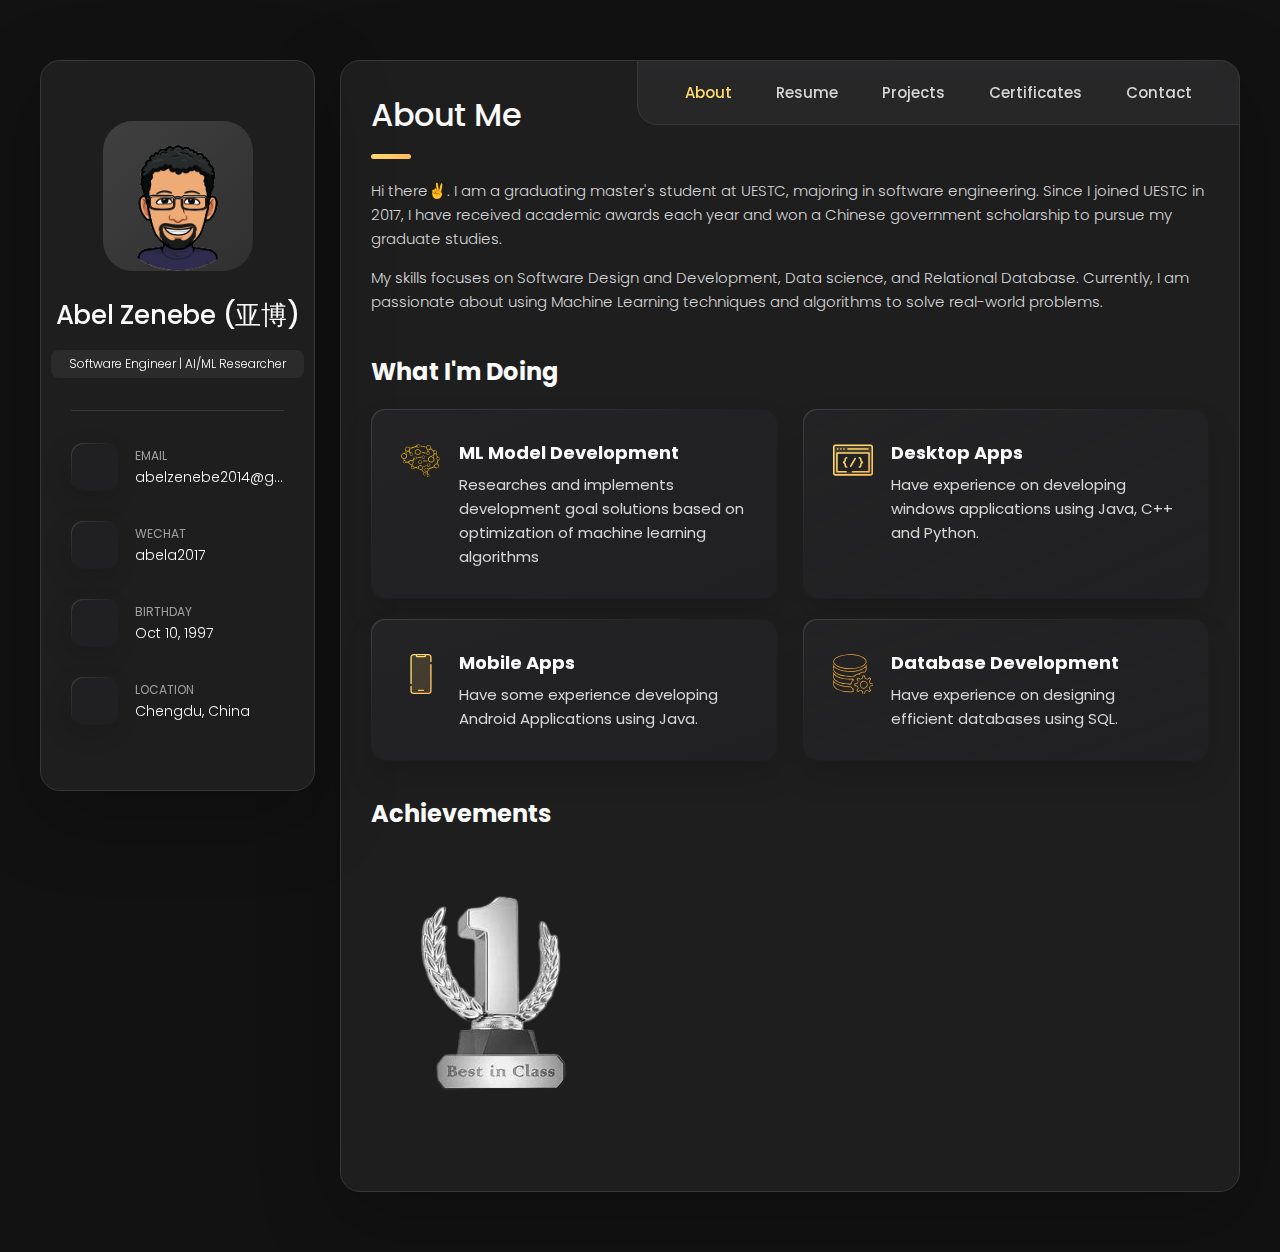
==== index.html @ c587a046 "Added new projects" ====
<!DOCTYPE html>
<html lang="en">

<head>
  <meta charset="UTF-8">
  <meta http-equiv="X-UA-Compatible" content="IE=edge">
  <meta name="viewport" content="width=device-width, initial-scale=1.0">
  <meta http-equiv="Cache-Control" content="no-cache, no-store, must-revalidate" />
  <meta http-equiv="Pragma" content="no-cache" />
  <meta http-equiv="Expires" content="0" />
  <title>Abel Zenebe - Personal Portfolio</title>

  <!--
    - favicon
  -->
  <link rel="shortcut icon" href="./assets/images/abel-2.png" type="image/x-icon">

  <!--
    - custom css link
  -->
  <link rel="stylesheet" href="./assets/css/style.css">

  <!--
    - google font link
  -->
  <link rel="preconnect" href="https://fonts.googleapis.com">
  <link rel="preconnect" href="https://fonts.gstatic.com" crossorigin>
  <link href="https://fonts.googleapis.com/css2?family=Poppins:wght@300;400;500;600&display=swap" rel="stylesheet">
</head>

<body>

  <!--
    - #MAIN
  -->

  <main>

    <!--
      - #SIDEBAR
    -->

    <aside class="sidebar" data-sidebar>

      <div class="sidebar-info">

        <figure class="avatar-box">
          <img src="./assets/images/abel-2.png" alt="Abel Zenebe" width="80">
        </figure>

        <div class="info-content">
          <h1 class="name" title="Abel Zenebe">Abel Zenebe (亚博)</h1>

          <p class="title">Software Engineer | AI/ML Researcher</p>
        </div>

        <button class="info_more-btn" data-sidebar-btn>
          <span>Show Contacts</span>

          <ion-icon name="chevron-down"></ion-icon>
        </button>

      </div>

      <div class="sidebar-info_more">

        <div class="separator"></div>

        <ul class="contacts-list">

          <li class="contact-item">

            <div class="icon-box">
              <ion-icon name="mail-outline"></ion-icon>
            </div>

            <div class="contact-info">
              <p class="contact-title">Email</p>

              <a href="mailto:abelzenebe2014@gmail.com" class="contact-link">abelzenebe2014@gmail.com</a>
            </div>

          </li>

          <li class="contact-item">

            <div class="icon-box">
              <ion-icon name="logo-wechat"></ion-icon>
            </div>

            <div class="contact-info">
              <p class="contact-title">Wechat</p>

              <a class="contact-link">abela2017</a>
            </div>

          </li>

          <li class="contact-item">

            <div class="icon-box">
              <ion-icon name="calendar-outline"></ion-icon>
            </div>

            <div class="contact-info">
              <p class="contact-title">Birthday</p>

              <time datetime="1997-10-10">Oct 10, 1997</time>
            </div>

          </li>

          <li class="contact-item">

            <div class="icon-box">
              <ion-icon name="location-outline"></ion-icon>
            </div>

            <div class="contact-info">
              <p class="contact-title">Location</p>

              <address>Chengdu, China</address>
            </div>

          </li>

        </ul>

        <div class="separator"></div>

        <ul class="social-list">

          <li class="social-item">
            <a href="https://linkedin.com/in/abel-zenebe" class="social-link">
              <ion-icon name="logo-linkedin"></ion-icon>
            </a>
          </li>

          <li class="social-item">
            <a href="https://github.com/abelzy" class="social-link">
              <ion-icon name="logo-github"></ion-icon>
            </a>
          </li>

        
            </a>
          </li>

        </ul>

      </div>

    </aside>





    <!--
      - #main-content
    -->

    <div class="main-content">

      <!--
        - #NAVBAR
      -->

      <nav class="navbar">

        <ul class="navbar-list">

          <li class="navbar-item">
            <button class="navbar-link  active" data-nav-link>About</button>
          </li>

          <li class="navbar-item">
            <button class="navbar-link" data-nav-link>Resume</button>
          </li>

          <li class="navbar-item">
            <button class="navbar-link" data-nav-link>Projects</button>
          </li>

          <li class="navbar-item">
            <button class="navbar-link" data-nav-link>Certificates</button>
          </li>

          <li class="navbar-item">
            <button class="navbar-link" data-nav-link>Contact</button>
          </li>

        </ul>

      </nav>





      <!--
        - #ABOUT
      -->

      <article class="about  active" data-page="about">

        <header>
          <h2 class="h2 article-title">About me</h2>
        </header>

        <section class="about-text">
          <p>
            Hi there✌. I am a graduating master's student at UESTC, majoring in software engineering. Since I 
            joined UESTC in 2017, I have received academic awards each year and won a Chinese 
            government scholarship to pursue my graduate studies.
          </p>
          <p>
            My skills focuses on Software Design and Development, Data science, and Relational Database.  Currently, I am passionate about using Machine Learning techniques and algorithms to solve real-world problems.
          </p>
        </section>


        <!--
          - service
        -->

        <section class="service">

          <h3 class="h3 service-title">What i'm doing</h3>

          <ul class="service-list">

            <li class="service-item">

              <div class="service-icon-box">
                <img src="./assets/images/ml_log.svg
                " alt="design icon" width="40">
              </div>

              <div class="service-content-box">
                <h4 class="h4 service-item-title">ML Model Development</h4>

                <p class="service-item-text">
                  Researches and implements development goal solutions based on optimization of machine learning algorithms 
                </p>
              </div>

            </li>

            <li class="service-item">

              <div class="service-icon-box">
                <img src="./assets/images/icon-dev.svg" alt="Web development icon" width="40">
              </div>

              <div class="service-content-box">
                <h4 class="h4 service-item-title">Desktop Apps</h4>

                <p class="service-item-text">
                  Have experience on developing windows applications using Java, C++ and Python.
                </p>
              </div>

            </li>

            <li class="service-item">

              <div class="service-icon-box">
                <img src="./assets/images/icon-app.svg" alt="mobile app icon" width="40">
              </div>

              <div class="service-content-box">
                <h4 class="h4 service-item-title">Mobile apps</h4>

                <p class="service-item-text">
                  Have some experience developing Android Applications using Java.
                </p>
              </div>

            </li>

            <li class="service-item">

              <div class="service-icon-box">
                <img src="./assets/images/db_logo.svg" alt="camera icon" width="40">
              </div>

              <div class="service-content-box">
                <h4 class="h4 service-item-title">Database Development</h4>

                <p class="service-item-text">
                  Have experience on designing efficient databases using SQL.
                </p>
              </div>

            </li>

          </ul>

        </section>


        <!--
          - testimonials
        -->

        <section class="testimonials" hidden>

          <h3 class="h3 testimonials-title">Testimonials</h3>

          <ul class="testimonials-list has-scrollbar">

            <li class="testimonials-item">
              <div class="content-card" data-testimonials-item>

                <figure class="testimonials-avatar-box">
                  <img src="./assets/images/abel-2.png" alt="abel" width="60" data-testimonials-avatar>
                </figure>

                <h4 class="h4 testimonials-item-title" data-testimonials-title>abel zenebe</h4>

                <div class="testimonials-text" data-testimonials-text>
                  <p>
                    Abel
                  </p>
                </div>

              </div>
            </li>

            <li class="testimonials-item">
              <div class="content-card" data-testimonials-item>

                <figure class="testimonials-avatar-box">
                  <img src="./assets/images/abel-2.png" alt="abel " width="60" data-testimonials-avatar>
                </figure>

                <h4 class="h4 testimonials-item-title" data-testimonials-title>abel zenebe</h4>

                <div class="testimonials-text" data-testimonials-text>
                  <p>
                    Abel
                  </p>
                </div>

              </div>
            </li>

            <li class="testimonials-item">
              <div class="content-card" data-testimonials-item>

                <figure class="testimonials-avatar-box">
                  <img src="./assets/images/abel-2.png" alt="abel" width="60" data-testimonials-avatar>
                </figure>

                <h4 class="h4 testimonials-item-title" data-testimonials-title>abel zenebe</h4>

                <div class="testimonials-text" data-testimonials-text>
                  <p>
                    Abel
                  </p>
                </div>

              </div>
            </li>

            <li class="testimonials-item">
              <div class="content-card" data-testimonials-item>

                <figure class="testimonials-avatar-box">
                  <img src="./assets/images/abel-2.png" alt="abel" width="60" data-testimonials-avatar>
                </figure>

                <h4 class="h4 testimonials-item-title" data-testimonials-title>abel zenebe</h4>

                <div class="testimonials-text" data-testimonials-text>
                  <p>
                    Abel
                  </p>
                </div>

              </div>
            </li>

          </ul>

        </section>


        <!--
          - testimonials modal
        -->

        <div class="modal-container" data-modal-container>

          <div class="overlay" data-overlay></div>

          <section class="testimonials-modal">

            <button class="modal-close-btn" data-modal-close-btn>
              <ion-icon name="close-outline"></ion-icon>
            </button>

            <div class="modal-img-wrapper">
              <figure class="modal-avatar-box">
                <img src="./assets/images/abel-2.png" alt="abel" width="80" data-modal-img>
              </figure>

              <img src="./assets/images/icon-quote.svg" alt="quote icon">
            </div>

            <div class="modal-content">

              <h4 class="h3 modal-title" data-modal-title>abel zenebe</h4>

              <time datetime="2021-06-14">14 June, 2021</time>

              <div data-modal-text>
                <p>
                  Abel
                </p>
              </div>

            </div>

          </section>

        </div>


        <!--
          - clients
        -->

        <section class="clients">

          <h3 class="h3 clients-title">Achievements</h3>

          <ul class="clients-list has-scrollbar">

            <li class="clients-item" title="Awarded First rank Academic Achievement for three consecutive years during my undergraduate years">
              <a href="#">
                <img src="./assets/images/logo-7-color.png" alt="client logo">
              </a>
            </li>
<!-- 
            <li class="clients-item">
              <a href="#">
                <img src="./assets/images/logo-2-color.png" alt="client logo">
              </a>
            </li>

            <li class="clients-item">
              <a href="#">
                <img src="./assets/images/logo-3-color.png" alt="client logo">
              </a>
            </li>

            <li class="clients-item">
              <a href="#">
                <img src="./assets/images/logo-4-color.png" alt="client logo">
              </a>
            </li>

            <li class="clients-item">
              <a href="#">
                <img src="./assets/images/logo-5-color.png" alt="client logo">
              </a>
            </li>

            <li class="clients-item">
              <a href="#">
                <img src="./assets/images/logo-6-color.png" alt="client logo">
              </a>
            </li> -->

          </ul>

        </section>

      </article>





      <!--
        - #RESUME
      -->

      <article class="resume" data-page="resume">

        <header>
          <h2 class="h2 article-title">Resume</h2>
        </header>

        <section class="timeline">

          <div class="title-wrapper">
            <div class="icon-box">
              <ion-icon name="book-outline"></ion-icon>
            </div>

            <h3 class="h3">Education</h3>
          </div>

          <ol class="timeline-list">

            <li class="timeline-item">

              <h4 class="h4 timeline-item-title">University Electronics of Science and Technology of China</h4>

              <span>2021 — Present</span>

              <p class="timeline-text">
                ▪  Major in Software Engineering with master's degree
              </p>
              <p class="timeline-text">
                ▪ Awarded Chinese Government Scholarship
              </p>
              <p class="timeline-text">
                ▪ Currently Studying: Deep learning, Pattern recognition and Software Design and Development
              </p>
              <p class="timeline-text">
                ▪ Expected to graduate July 2023
              </p>

            </li>

            <li class="timeline-item">

              <h4 class="h4 timeline-item-title">University Electronics of Science and Technology of China</h4>

              <span>2017 — 2021</span>

              <p class="timeline-text">
                ▪  Major in Software Engineering with bachelor's degree
              </p>
              <p class="timeline-text">
                ▪ Top 5% Student (3.97 CGPA)
              </p>
              <p class="timeline-text">
                ▪ Received Ethiopian Government Scholarship

              </p>
              <p class="timeline-text">
                ▪ Thesis Title: Design and Implementation of  Recommendation System for Chengdu Restaurants and Dishes.
              </p>

            </li>

            <!-- <li class="timeline-item">

              <h4 class="h4 timeline-item-title">High school of art and design</h4>

              <span>2002 — 2004</span>

              <p class="timeline-text">
                Duis aute irure dolor in reprehenderit in voluptate, quila voluptas mag odit aut fugit, sed consequuntur
                magni dolores
                eos.
              </p>

            </li> -->
            

            <a class="download-item" href="assets/images/Transcript_Abel_merged.pdf" download="Transcript">Download Transcript</a>

          </ol>

        </section>

        <section class="timeline">

          <div class="title-wrapper">
            <div class="icon-box">
              <ion-icon name="book-outline"></ion-icon>
            </div>

            <h3 class="h3">Experience</h3>
          </div>

          <ol class="timeline-list">

            <li class="timeline-item">

              <h4 class="h4 timeline-item-title">Teaching Assitant</h4>

              <span>Feb 2022  — Jul 2022</span>

              <p class="timeline-text">
                Assistant For Data Mining Course for undergraduates
              </p>
              <p class="timeline-text">
               Helped students learn about Data Mining · Python (Programming Language) · Machine Learning
              </p>

            </li>

            <li class="timeline-item">

              <h4 class="h4 timeline-item-title">Software Engineer Intern</h4>

              <span>2020 Aug — 2020 Dec</span>

              <p class="timeline-text">
                Worked on design and development of a Computer Vision system for real-time photo apperance conversion based on Deep Neural Networks
              </p>

            </li>

            <!-- <li class="timeline-item">

              <h4 class="h4 timeline-item-title">Web designer</h4>

              <span>2010 — 2013</span>

              <p class="timeline-text">
                Nemo enims ipsam voluptatem, blanditiis praesentium voluptum delenit atque corrupti, quos dolores et
                quas molestias
                exceptur.
              </p>

            </li> -->

          </ol>

        </section>

        <section class="skill">

          <h3 class="h3 skills-title">My skills</h3>

          <ul class="skills-list content-card">

            <li class="skills-item">

              <div class="title-wrapper">
                <h5 class="h5">Python</h5>
                <!-- <data value="80">80%</data> -->
              </div>

              <!-- <div class="skill-progress-bg">
                <div class="skill-progress-fill" style="width: 80%;"></div>
              </div> -->

            </li>

            <li class="skills-item">

              <div class="title-wrapper">
                <h5 class="h5">C/C++</h5>
                <!-- <data value="70">70%</data> -->
              </div>

              <!-- <div class="skill-progress-bg">
                <div class="skill-progress-fill" style="width: 70%;"></div>
              </div> -->

            </li>

            <li class="skills-item">

              <div class="title-wrapper">
                <h5 class="h5">Java</h5>
                <!-- <data value="90">90%</data> -->
              </div>
<!-- 
              <div class="skill-progress-bg">
                <div class="skill-progress-fill" style="width: 90%;"></div>
              </div> -->

            </li>

            <li class="skills-item">

              <div class="title-wrapper">
                <h5 class="h5">SQL</h5>
                <!-- <data value="50">50%</data> -->
              </div>

              <!-- <div class="skill-progress-bg">
                <div class="skill-progress-fill" style="width: 50%;"></div>
              </div> -->

            </li>

            
            <li class="skills-item">

              <div class="title-wrapper">
                <h5 class="h5">HTML</h5>
                <!-- <data value="50">50%</data> -->
              </div>

              <!-- <div class="skill-progress-bg">
                <div class="skill-progress-fill" style="width: 50%;"></div>
              </div> -->

            </li>

            
            <li class="skills-item">

              <div class="title-wrapper">
                <h5 class="h5">CSS</h5>
                <!-- <data value="50">50%</data> -->
              </div>

              <!-- <div class="skill-progress-bg">
                <div class="skill-progress-fill" style="width: 50%;"></div>
              </div> -->

            </li>

            
            <li class="skills-item">

              <div class="title-wrapper">
                <h5 class="h5">JavaScript</h5>
                <!-- <data value="50">50%</data> -->
              </div>

              <!-- <div class="skill-progress-bg">
                <div class="skill-progress-fill" style="width: 50%;"></div>
              </div> -->

            </li>

            <li class="skills-item">

              <div class="title-wrapper">
                <h5 class="h5">Node js</h5>
                <!-- <data value="50">50%</data> -->
              </div>
              <li class="skills-item">

                <div class="title-wrapper">
                  <h5 class="h5">PHP</h5>
                  <!-- <data value="50">50%</data> -->
                </div>

              <!-- <div class="skill-progress-bg">
                <div class="skill-progress-fill" style="width: 50%;"></div>
              </div> -->

            </li>
            
            <li class="skills-item">

              <div class="title-wrapper">
                <h5 class="h5">Git</h5>
                <!-- <data value="50">50%</data> -->
              </div>

              <!-- <div class="skill-progress-bg">
                <div class="skill-progress-fill" style="width: 50%;"></div>
              </div> -->

            </li>
            <li class="skills-item">

              <div class="title-wrapper">
                <h5 class="h5">Django</h5>
                <!-- <data value="50">50%</data> -->
              </div>

              <!-- <div class="skill-progress-bg">
                <div class="skill-progress-fill" style="width: 50%;"></div>
              </div> -->

            </li>

            <li class="skills-item">

              <div class="title-wrapper">
                <h5 class="h5">Linux</h5>
                <!-- <data value="50">50%</data> -->
              </div>

              <!-- <div class="skill-progress-bg">
                <div class="skill-progress-fill" style="width: 50%;"></div>
              </div> -->

            </li>

            <li class="skills-item">

              <div class="title-wrapper">
                <h5 class="h5">Android App</h5>
                <!-- <data value="50">50%</data> -->
              </div>

              <!-- <div class="skill-progress-bg">
                <div class="skill-progress-fill" style="width: 50%;"></div>
              </div> -->

            </li>
            <li class="skills-item">

              <div class="title-wrapper">
                <h5 class="h5">Machine Learning</h5>
                <!-- <data value="50">50%</data> -->
              </div>

              <!-- <div class="skill-progress-bg">
                <div class="skill-progress-fill" style="width: 50%;"></div>
              </div> -->

            </li>
            <li class="skills-item">

              <div class="title-wrapper">
                <h5 class="h5">OpenCv</h5>
                <!-- <data value="50">50%</data> -->
              </div>

              <!-- <div class="skill-progress-bg">
                <div class="skill-progress-fill" style="width: 50%;"></div>
              </div> -->

            </li>
            <li class="skills-item">

              <div class="title-wrapper">
                <h5 class="h5">Pytorch| Tensorflow</h5>
                <!-- <data value="50">50%</data> -->
              </div>

              <!-- <div class="skill-progress-bg">
                <div class="skill-progress-fill" style="width: 50%;"></div>
              </div> -->

            </li>
            <li class="skills-item">

              <div class="title-wrapper">
                <h5 class="h5">Pandas/Numpy</h5>
                <!-- <data value="50">50%</data> -->
              </div>

              <!-- <div class="skill-progress-bg">
                <div class="skill-progress-fill" style="width: 50%;"></div>
              </div> -->

            </li>

          </ul>

        </section>

      </article>





      <!--
        - #PORTFOLIO
      -->

      <article class="portfolio" data-page="projects">

        <header>
          <h2 class="h2 article-title">Projects</h2>
        </header>

        <section class="projects">

          <ul class="filter-list">

            <li class="filter-item">
              <button class="active" data-filter-btn>All</button>
            </li>

            <li class="filter-item">
              <button data-filter-btn>Android Based</button>
            </li>

            <li class="filter-item">
              <button data-filter-btn>Desktop Based</button>
            </li>

            <li class="filter-item">
              <button data-filter-btn>Machine Learning</button>
            </li>

          </ul>

          <div class="filter-select-box">

            <button class="filter-select" data-select>

              <div class="select-value" data-selecct-value>Select category</div>

              <div class="select-icon">
                <ion-icon name="chevron-down"></ion-icon>
              </div>

            </button>

            <ul class="select-list">

              <li class="select-item">
                <button data-select-item>All</button>
              </li>

              <li class="select-item">
                <button data-select-item>Android Based</button> 
              </li>

              <li class="select-item">
                <button data-select-item>Desktop Based</button>
              </li>

              <li class="select-item">
                <button data-select-item>Machine Learning</button>
              </li>

            </ul>

          </div>

          <ul class="project-list">

            <li class="project-item  active" data-filter-item data-category="android based">
              <a style="cursor: pointer">

                <figure class="project-img">
                  <div class="project-item-icon-box">
                    <ion-icon name="eye-outline"></ion-icon>
                  </div>

                  <img src="./assets/images/project-thesis.jpg" alt="Pandish" loading="lazy">
                </figure>

                <h3 class="project-title">Pandish | Recommendation System</h3>

                <p class="project-category">Android | NLP | SQLite </p>
                <p class="project-category2" hidden>
                  Pandish is a recommender android application designed for customers who like to try trending dishes and restaurants. 
                  I used the rating and sentimental analysis of user reviews to determine the popularity of a given dish and restaurant. 
                  The candidate dishes were first mined from user reviews using a phrase mining technique called AutoPhrase. 
                  Then we computed the rank of the mined dishes by considering the sentiment of positive and negative information where the given dish is mentioned. 
                  After ranking the dishes, we identified the popularity of each restaurant with the given dish
              </a>
            </li>

            <li class="project-item  active" data-filter-item data-category="machine learning">
              <a style="cursor: pointer">

                <figure class="project-img">
                  <div class="project-item-icon-box">
                    <ion-icon name="eye-outline"></ion-icon>
                  </div>

                  <img src="./assets/images/project-digit.png" alt="Digit Recognition System on FPGA" loading="lazy">
                </figure>

                <h3 class="project-title">Digit Recognition System on FPGA</h3>

                <p class="project-category">Computer Vision|Python|Verilog</p>
                <p class="project-category2" hidden>
                  In this work, we achieve resource efficient and accurate implementation of CNN on FPGA for a handwritten number recognition system. Initial training is done on computer itself 
                  and forward computation is implemented on FPGA. The proposed CNN was verified and compared with several CNN networks and, which gave the accuracy of about 98.2%. This network was implemented on 
                  Xilinx board XC7A35T-1CSG324C.
                </p>
              </a>
            </li>

            <li class="project-item  active" data-filter-item data-category="machine learning">
              <a style="cursor: pointer">

                <figure class="project-img">
                  <div class="project-item-icon-box">
                    <ion-icon name="eye-outline"></ion-icon>
                  </div>

                  <img src="./assets/images/project-gan.png" alt="Face apperance Generator" loading="lazy">
                </figure>

                <h3 class="project-title">Face apperance Changer</h3>

                <p class="project-category">GAN|Python|Tkinter</p>
                <p class="project-category2" hidden>
                  This project mainly focuses on designing and Implementation of photo appearance conversion based on Generative Adversarial Networks (GANs). 
                  I integrated Python GUI using tkinter to generate different kinds of face apperance such as sad , old and blond hair. I used the CelebA dataset, a collection of celebrity images, to train, test, and evaluate the model.
                </p>
              </a>
            </li>
            <li class="project-item  active" data-filter-item data-category="machine learning">
              <a style="cursor: pointer">

                <figure class="project-img">
                  <div class="project-item-icon-box">
                    <ion-icon name="eye-outline"></ion-icon>
                  </div>

                  <img src="./assets/images/2d.png" alt="2D materials detection system" loading="lazy">
                </figure>

                <h3 class="project-title">2D materials detection system</h3>

                <p class="project-category">YOLO|Python|Tkinter</p>
                <p class="project-category2" hidden>
                  This project mainly focuses on designing and Implementation of 2d materials detection system for few layers of MoS2. 
                  I integrated Python GUI using tkinter to detect few layers of MoS2 from optical microscopic images. I built MoS2 dataset and used data agumentation and image processing techniques with pre trained Yolov7 model to develop the model.
                </p>
              </a>
            </li>
            <li class="project-item  active" data-filter-item data-category="machine learning">
              <a style="cursor: pointer">

                <figure class="project-img">
                  <div class="project-item-icon-box">
                    <ion-icon name="eye-outline"></ion-icon>
                  </div>

                  <img src="./assets/images/project-chinese.png" alt="Chinese Text Analysis" loading="lazy">
                </figure>

                <h3 class="project-title">Chinese Text Analysis</h3>

                <p class="project-category">NLP| Python| Web Scrapping</p>
                <p class="project-category2" hidden>
                  In this project I used web crawling and scraping techniques to extract publicly viewable information of different cuisine category restaurants and user review information of Dianping website. 
                  I performed exploratory data analysis (“EDA”) of the collected dataset to identify if any significant factors could impact the recommendation system. I utilized visualization tools such as 
                  Word Cloud to present the most frequently used texts of the reviews for restaurants, which set up the topics of the models
                </p>
              </a>
            </li>
            <li class="project-item  active" data-filter-item data-category="desktop based">
              <a style="cursor: pointer">

                <figure class="project-img">
                  <div class="project-item-icon-box">
                    <ion-icon name="eye-outline"></ion-icon>
                  </div>

                  <img src="./assets/images/project-hosp.png" alt="Hospital Managment System" loading="lazy">
                </figure>

                <h3 class="project-title">Hospital Managment System</h3>

                <p class="project-category">Python|Django|MySQL</p>
                <p class="project-category2" hidden>
                  This project aims to apply current machine learning/AI algorithms on medical databases to provide a full-fledged detection, classification, and prediction framework for hospitals and clinics.
                   It will also include a patient history recording system making medical history readily available for medical professionals and researchers.
                </p>
              </a>
            </li>
            <li class="project-item  active" data-filter-item data-category="android based">
              <a style="cursor: pointer">

                <figure class="project-img">
                  <div class="project-item-icon-box">
                    <ion-icon name="eye-outline"></ion-icon>
                  </div>

                  <img src="./assets/images/mcnum.png" alt="Mecanum wheels" loading="lazy">
                </figure>

                <h3 class="project-title">Mecanum wheels with Bluetooth</h3>

                <p class="project-category">Android|C|PWM</p>
                <p class="project-category2" hidden>
                  Built a car with Mecanum wheels that can be controlled with our phone through Bluetooth to achieve various motion types
                </p>
              </a>
            </li>

            <li class="project-item  active" data-filter-item data-category="desktop based">
              <a style="cursor: pointer">

                <figure class="project-img">
                  <div class="project-item-icon-box">
                    <ion-icon name="eye-outline"></ion-icon>
                  </div>

                  <img src="./assets/images/project-hotel.png" alt="Hotel Managment System" loading="lazy">
                </figure>

                <h3 class="project-title">Hotel Managment System</h3>

                <p class="project-category">Java| MySQL </p>
                <p class="project-category2" hidden>
                  This project is aimed to develop to maintain the day-to-day state of admission/Vacation of Residents, List of Workers, payment details, etc. 
                  The main objective of this project is to provide a solution for a hotel to manage most there work using computerized process.
                 This software application will help admin to handle customers information, room allocation details, payment details, billing information etc.
                </p>
              </a>
            </li>

            <li class="project-item  active" data-filter-item data-category="desktop based">
              <a style="cursor: pointer">

                <figure class="project-img">
                  <div class="project-item-icon-box">
                    <ion-icon name="eye-outline"></ion-icon>
                  </div>

                  <img src="./assets/images/project-bank.png" alt="Supermarket billing system" loading="lazy">
                </figure>

                <h3 class="project-title">Supermarket billing system</h3>

                <p class="project-category">C++| MFC| MySQL </p>
                <p class="project-category2" hidden>
                  Supermarket billing system is multithreaded billing system which records, delete, search, and modify the Supermarket products and its transaction, in which different users can access the system at the same time.
                </p>
              </a>
            </li>

       
            <li class="project-item  active" data-filter-item data-category="android based">
              <a style="cursor: pointer">

                <figure class="project-img">
                  <div class="project-item-icon-box">
                    <ion-icon name="eye-outline"></ion-icon>
                  </div>

                  <img src="./assets/images/project-memo.jpg" alt="Memo-Book" loading="lazy">
                </figure>

                <h3 class="project-title">Graduation Memo-Book App</h3>

                <p class="project-category">Android |SQLite</p>
                <p class="project-category2" hidden>
                  I developed an Android app for graduating students that has information about them and integrates with their social media accounts
                  so that they may get in touch with one another at any moment after graduation utilizing those integrated social media accounts (Facebook, Instagram and WeChat). 
                </p>
              </a>
            </li>

            <li class="project-item  active" data-filter-item data-category="android based">
              <a style="cursor: pointer">

                <figure class="project-img">
                  <div class="project-item-icon-box">
                    <ion-icon name="eye-outline"></ion-icon>
                  </div>

                  <img src="./assets/images/project-covid.jpg" alt="CoviDroid" loading="lazy">
                </figure>

                <h3 class="project-title">CoviDroid | Covid-19 Tracker App</h3>

                <p class="project-category">Android |JQuery |SQLite</p>
                <p class="project-category2" hidden>
                  In this project I developed a Covid-19 tracker android application using REST API.
                  The application can be used to track global statistics and provide the probability of total active cases, recovered cases, and mortality 
                  rates in all nations around the world.
                </p>
              </a>
            </li>

            <li class="project-item  active" data-filter-item data-category="android based">
              <a style="cursor: pointer">

                <figure class="project-img">
                  <div class="project-item-icon-box">
                    <ion-icon name="eye-outline"></ion-icon>
                  </div>

                  <img src="./assets/images/project-dict.jpg" alt="Dictionary App" loading="lazy">
                </figure>

                <h3 class="project-title">Dictionary App</h3>

                <p class="project-category">Android |JQuery |SQLite</p>
                <p class="project-category2" hidden>
                  In this project I developed a Dictionary App. Although It was planned to use this App as Sidamo Language Dictionary App, The data was not fully retrived.
                </p>
              </a>
            </li>

            <li class="project-item  active" data-filter-item data-category="machine learning">
              <a style="cursor: pointer">

                <figure class="project-img">
                  <div class="project-item-icon-box">
                    <ion-icon name="eye-outline"></ion-icon>
                  </div>

                  <img src="./assets/images/project-chinese.png" alt="Chinese Text Analysis" loading="lazy">
                </figure>

                <h3 class="project-title">Chinese Text Analysis</h3>

                <p class="project-category">NLP| Python| Web Scrapping</p>
                <p class="project-category2" hidden>
                  In this project I used web crawling and scraping techniques to extract publicly viewable information of different cuisine category restaurants and user review information of Dianping website. 
                  I performed exploratory data analysis (“EDA”) of the collected dataset to identify if any significant factors could impact the recommendation system. I utilized visualization tools such as 
                  Word Cloud to present the most frequently used texts of the reviews for restaurants, which set up the topics of the models
                </p>
              </a>
            </li>

            <li class="project-item  active" data-filter-item data-category="machine learning">
              <a style="cursor: pointer">

                <figure class="project-img">
                  <div class="project-item-icon-box">
                    <ion-icon name="eye-outline"></ion-icon>
                  </div>

                  <img src="./assets/images/project-gan.png" alt="Face apperance Generator" loading="lazy">
                </figure>

                <h3 class="project-title">Face apperance Changer</h3>

                <p class="project-category">GAN|Python|Tkinter</p>
                <p class="project-category2" hidden>
                  This project mainly focuses on designing and Implementation of photo appearance conversion based on Generative Adversarial Networks (GANs). 
                  I integrated Python GUI using tkinter to generate different kinds of face apperance such as sad , old and blond hair. I used the CelebA dataset, a collection of celebrity images, to train, test, and evaluate the model.
                </p>
              </a>
            </li>

            <li class="project-item  active" data-filter-item data-category="desktop based">
              <a style="cursor: pointer">

                <figure class="project-img">
                  <div class="project-item-icon-box">
                    <ion-icon name="eye-outline"></ion-icon>
                  </div>

                  <img src="./assets/images/project-attend.jpg" alt="Attendance System using RFID" loading="lazy">
                </figure>

                <h3 class="project-title">Attendance System using RFID</h3>

                <p class="project-category">Ardiuno| PHP| MySQL| RFID</p>
                <p class="project-category2"  hidden>
                  In this project, I developed a RFID based attendance system. In terms of performance and efficiency, this project has provided a convenient method of attendance marking compared to traditional method of attendance system.
                  By using database, the data is more organized. This system is also a user friendly system as data manipulation are retrieval can be done via the interface, making it a universal attendance system
                </p>
              </a>
            
            </li>

          </ul>

        </section>

      </article>


        <!--
          - project modal
        -->

        <div class="modal-container" data-modal-container2>

          <div class="overlay" data-overlay2></div>

          <section class="testimonials-modal">

            <button class="modal-close-btn" data-modal-close-btn2>
              <ion-icon name="close-outline"></ion-icon>
            </button>

            <div class="modal-img-wrapper">
              <figure class="modal-avatar-box2">
                <img src="./assets/images/abel-2.png" alt="Abel Zenebe" width="80" data-modal-img2>
              </figure>

            </div>

            <div class="modal-content">
              <h4 class="h3 modal-title" data-modal-title2>Daniel lewis</h4>

              <!-- <time datetime="2021-06-14">14 June, 2021</time> -->

         
                <p data-modal-text2 style="color: white;">
                  Abel
                </p>
              

            </div>

          </section>

        </div>




      <!--
        - #BLOG
      -->

      <article class="blog" data-page="certificates">

        <header>
          <h2 class="h3 article-title">Selected Certificates</h2>
        </header>

        <section class="blog-posts">

          <ul class="blog-posts-list">

            <li class="blog-post-item">
              <a style="cursor: pointer">

                <figure class="blog-banner-box">
                  <img src="./assets/images/cert-data.png" alt="Data Analysis with Python" loading="lazy">
                </figure>

                <div class="blog-content">

                  <div class="blog-meta">
                    <p class="blog-category">IBM Skils Network</p>

                    <span class="dot"></span>

                    <time datetime="2022-02-23">Sep 2, 2022</time>
                  </div>

                  <h3 class="h3 blog-item-title">Data Analysis with Python</h3>

                  <p class="blog-text">In this program I gained an essential skill for basics for analyzing data with Python to build and evaluate data models. 
                  </p>

                </div>

              </a>
            </li>

            <li class="blog-post-item">
              <a style="cursor: pointer">

                <figure class="blog-banner-box">
                  <img src="./assets/images/cert-award.png" alt="First Prize Academic Achievement" loading="lazy">
                </figure>

                <div class="blog-content">

                  <div class="blog-meta">
                    <p class="blog-category">Award| Academic</p>

                    <span class="dot"></span>

                    <time datetime="2022-02-23"> 2017-2021</time>
                  </div>

                  <h3 class="h3 blog-item-title">First Prize Academic Achievement</h3>

                  <p class="blog-text">
                    Won Academic Achievment Award for three Consecutive Years at UESTC
                  </p>

                </div>

              </a>
            </li>

            <li class="blog-post-item">
              <a style="cursor: pointer">

                <figure class="blog-banner-box">
                  <img src="./assets/images/cert-tsing.png" alt="Innovation & Entrepreneurship Program" loading="lazy">
                </figure>

                <div class="blog-content">

                  <div class="blog-meta">
                    <p class="blog-category">IEDE| Program</p>

                    <span class="dot"></span>

                    <time datetime="2022-02-23">Apr 15, 2022</time>
                  </div>

                  <h3 class="h3 blog-item-title">Innovation & Entrepreneurship Program</h3>

                  <p class="blog-text">
                   Learned about the latest advances in the digital technology solutions and services for innovating major sectors of global economy
                  </p>

                </div>

              </a>
            </li>

            <li class="blog-post-item">
              <a style="cursor: pointer">

                <figure class="blog-banner-box">
                  <img src="./assets/images/cert-trouble.png" alt="Troubleshooting and Debugging Techniques" loading="lazy">
                </figure>

                <div class="blog-content">

                  <div class="blog-meta">
                    <p class="blog-category">Google| Coursera</p>

                    <span class="dot"></span>

                    <time datetime="2022-02-23">Sep 5, 2022</time>
                  </div>

                  <h3 class="h3 blog-item-title">Troubleshooting and Debugging Techniques</h3>

                  <p class="blog-text">
                   Learned about strategies and approaches for tackling and debugging the most common pitfalls in coding and IT infrastructure.
                  </p>

                </div>

              </a>
            </li>

            <li class="blog-post-item">
              <a style="cursor: pointer">

                <figure class="blog-banner-box">
                  <img src="./assets/images/cert-deep.png" alt="Deep Neural Networks" loading="lazy">
                </figure>

                <div class="blog-content">

                  <div class="blog-meta">
                    <p class="blog-category">IBM Skills Network| Coursera</p>

                    <span class="dot"></span>

                    <time datetime="2022-02-23">Aug 3, 2022</time>
                  </div>

                  <h3 class="h3 blog-item-title">Deep Neural Networks</h3>

                  <p class="blog-text">
                    Gained a skill on how to develop deep learning models using  Pytorch. 
                    Also gained a knowledge of Deep Neural Networks and related machine learning methods such as Linear regression
                  </p>

                </div>

              </a>
            </li>

            <li class="blog-post-item">
              <a style="cursor: pointer">

                <figure class="blog-banner-box">
                  <img src="./assets/images/cert-sci.png" alt="Scientific Innovation Training Camp" loading="lazy">
                </figure>

                <div class="blog-content">

                  <div class="blog-meta">
                    <p class="blog-category">UESTC| Competition</p>

                    <span class="dot"></span>

                    <time datetime="2022-02-23">Sep 30, 2022</time>
                  </div>

                  <h3 class="h3 blog-item-title">UESTC Scientific Innovation Training Camp"</h3>

                  <p class="blog-text">
                    Participated in UESTC scientific innovation training camp to further improve my tehnical skills and practical ability in scientific research
                  </p>

                </div>

              </a>
            </li>


          </ul>
          <a class="download-item" href="assets/images/Abel_certificates.pdf" download="Certificates">Download All Certificates</a>

        </section>

      </article>





      <!--
        - #CONTACT
      -->

      <article class="contact" data-page="contact">

        <header>
          <h2 class="h2 article-title">Contact</h2>
        </header>
         <!-- hitwebcounter Code START -->

        <!-- <section class="mapbox" data-mapbox>
          <figure>
            <iframe
              src="https://www.google.com/maps/embed?pb=!1m18!1m12!1m3!1d199666.5651251294!2d-121.58334177520186!3d38.56165006739519!2m3!1f0!2f0!3f0!3m2!1i1024!2i768!4f13.1!3m3!1m2!1s0x809ac672b28397f9%3A0x921f6aaa74197fdb!2sSacramento%2C%20CA%2C%20USA!5e0!3m2!1sen!2sbd!4v1647608789441!5m2!1sen!2sbd"
              width="400" height="300" loading="lazy"></iframe>
          </figure>
        </section> -->

        <section class="contact-form">

          <h3 class="h3 form-title">Contact Form</h3>

          <form action="https://public.herotofu.com/v1/376ac430-4a26-11ed-8970-6943e4ac8982" method="post" class="form" data-form>

            <div class="input-wrapper">
              <input type="text" name="subject" class="form-input" placeholder="Subject" required data-form-input>

              <input type="email" name="email" class="form-input" placeholder="Email address" required data-form-input>
            </div>

            <textarea name="body" class="form-input" placeholder="Your Message" required data-form-input></textarea>

            <button class="form-btn" type="submit" value="Download CTA" data-form-btn>
              <ion-icon name="paper-plane"></ion-icon>
              <span>Send Message</span>
            </button>

          </form>
 
        </section>
        <a href="https://www.hitwebcounter.com" target="_blank">
          <img src="https://hitwebcounter.com/counter/counter.php?page=8052763&style=0006&nbdigits=5&type=page&initCount=0" title="Free Counter" Alt="web counter"   border="0" /></a>               
        
      
      </article>
      
   
    </div>

  </main>






  <!--
    - custom js link
  -->
  <script src="./assets/js/script.js"></script>

  <!--
    - ionicon link
  -->
  <script type="module" src="https://unpkg.com/ionicons@5.5.2/dist/ionicons/ionicons.esm.js"></script>
  <script nomodule src="https://unpkg.com/ionicons@5.5.2/dist/ionicons/ionicons.js"></script>

</body>

</html>
---- assets/css/style.css ----
/*-----------------------------------*\
  #style.css
\*-----------------------------------*/


/**
 * copyright 2022 @codewithsadee
 */





/*-----------------------------------*\
  #CUSTOM PROPERTY
\*-----------------------------------*/

:root {

  /**
   * colors
   */

  /* gradient */

  --bg-gradient-onyx: linear-gradient(
    to bottom right, 
    hsl(240, 1%, 25%) 3%, 
    hsl(0, 0%, 19%) 97%
  );
  --bg-gradient-jet: linear-gradient(
    to bottom right, 
    hsla(240, 1%, 18%, 0.251) 0%, 
    hsla(240, 2%, 11%, 0) 100%
  ), hsl(240, 2%, 13%);
  --bg-gradient-yellow-1: linear-gradient(
    to bottom right, 
    hsl(45, 100%, 71%) 0%, 
    hsla(36, 100%, 69%, 0) 50%
  );
  --bg-gradient-yellow-2: linear-gradient(
    135deg, 
    hsla(45, 100%, 71%, 0.251) 0%, 
    hsla(35, 100%, 68%, 0) 59.86%
  ), hsl(240, 2%, 13%);
  --border-gradient-onyx: linear-gradient(
    to bottom right, 
    hsl(0, 0%, 25%) 0%, 
    hsla(0, 0%, 25%, 0) 50%
  );
  --text-gradient-yellow: linear-gradient(
    to right, 
    hsl(45, 100%, 72%), 
    hsl(35, 100%, 68%)
  );

  /* solid */

  --jet: hsl(0, 0%, 22%);
  --onyx: hsl(240, 1%, 17%);
  --eerie-black-1: hsl(240, 2%, 13%);
  --eerie-black-2: hsl(240, 2%, 12%);
  --smoky-black: hsl(0, 0%, 7%);
  --white-1: hsl(0, 0%, 100%);
  --white-2: hsl(0, 0%, 98%);
  --orange-yellow-crayola: hsl(45, 100%, 72%);
  --vegas-gold: hsl(45, 54%, 58%);
  --light-gray: hsl(0, 0%, 84%);
  --light-gray-70: hsla(0, 0%, 84%, 0.7);
  --bittersweet-shimmer: hsl(0, 43%, 51%);

  /**
   * typography
   */

  /* font-family */
  --ff-poppins: 'Poppins', sans-serif;

  /* font-size */
  --fs-1: 24px;
  --fs-2: 18px;
  --fs-3: 17px;
  --fs-4: 16px;
  --fs-5: 15px;
  --fs-6: 14px;
  --fs-7: 13px;
  --fs-8: 11px;

  /* font-weight */
  --fw-300: 300;
  --fw-400: 400;
  --fw-500: 500;
  --fw-600: 600;

  /**
   * shadow
   */
  
  --shadow-1: -4px 8px 24px hsla(0, 0%, 0%, 0.25);
  --shadow-2: 0 16px 30px hsla(0, 0%, 0%, 0.25);
  --shadow-3: 0 16px 40px hsla(0, 0%, 0%, 0.25);
  --shadow-4: 0 25px 50px hsla(0, 0%, 0%, 0.15);
  --shadow-5: 0 24px 80px hsla(0, 0%, 0%, 0.25);

  /**
   * transition
   */

  --transition-1: 0.25s ease;
  --transition-2: 0.5s ease-in-out;

}





/*-----------------------------------*\
  #RESET
\*-----------------------------------*/

*, *::before, *::after {
  margin: 0;
  padding: 0;
  box-sizing: border-box;
}

a { text-decoration: none; }

li { list-style: none; }

img, ion-icon, a, button, time, span { display: block; }

button {
  font: inherit;
  background: none;
  border: none;
  text-align: left;
  cursor: pointer;
}

input, textarea {
  display: block;
  width: 100%;
  background: none;
  font: inherit;
}

::selection {
  background: var(--orange-yellow-crayola);
  color: var(--smoky-black);
}

:focus { outline-color: var(--orange-yellow-crayola); }

html { font-family: var(--ff-poppins); }

body { background: var(--smoky-black); }





/*-----------------------------------*\
  #REUSED STYLE
\*-----------------------------------*/

.sidebar,
article {
  background: var(--eerie-black-2);
  border: 1px solid var(--jet);
  border-radius: 20px;
  padding: 15px;
  box-shadow: var(--shadow-1);
  z-index: 1;
}

.separator {
  width: 100%;
  height: 1px;
  background: var(--jet);
  margin: 16px 0;
}

.icon-box {
  position: relative;
  background: var(--border-gradient-onyx);
  width: 30px;
  height: 30px;
  border-radius: 8px;
  display: flex;
  justify-content: center;
  align-items: center;
  font-size: 16px;
  color: var(--orange-yellow-crayola);
  box-shadow: var(--shadow-1);
  z-index: 1;
}

.icon-box::before {
  content: "";
  position: absolute;
  inset: 1px;
  background: var(--eerie-black-1);
  border-radius: inherit;
  z-index: -1;
}

.icon-box ion-icon { --ionicon-stroke-width: 35px; }

article { display: none; }

article.active {
  display: block;
  animation: fade 0.5s ease backwards;
}

@keyframes fade {
  0% { opacity: 0; }
  100% { opacity: 1; }
}

.h2,
.h3,
.h4,
.h5 {
  color: var(--white-2);
  text-transform: capitalize;
}

.h2 { font-size: var(--fs-1); }

.h3 { font-size: var(--fs-2); }

.h4 { font-size: var(--fs-4); }

.h5 {
  font-size: var(--fs-7);
  font-weight: var(--fw-500);
}

.article-title {
  position: relative;
  padding-bottom: 7px;
}

.article-title::after {
  content: "";
  position: absolute;
  bottom: 0;
  left: 0;
  width: 30px;
  height: 3px;
  background: var(--text-gradient-yellow);
  border-radius: 3px;
}

.has-scrollbar::-webkit-scrollbar {
  width: 5px; /* for vertical scrollbar */
  height: 5px; /* for horizontal scrollbar */
}

.has-scrollbar::-webkit-scrollbar-track {
  background: var(--onyx);
  border-radius: 5px;
}

.has-scrollbar::-webkit-scrollbar-thumb {
  background: var(--orange-yellow-crayola);
  border-radius: 5px;
}

.has-scrollbar::-webkit-scrollbar-button { width: 20px; }

.content-card {
  position: relative;
  background: var(--border-gradient-onyx);
  padding: 15px;
  padding-top: 45px;
  border-radius: 14px;
  box-shadow: var(--shadow-2);
  cursor: pointer;
  z-index: 1;
}

.content-card::before {
  content: "";
  position: absolute;
  inset: 1px;
  background: var(--bg-gradient-jet);
  border-radius: inherit;
  z-index: -1;
}





/*-----------------------------------*\
  #MAIN
\*-----------------------------------*/

main {
  margin: 15px 12px;
  margin-bottom: 75px;
  min-width: 259px;
}





/*-----------------------------------*\
  #SIDEBAR
\*-----------------------------------*/

.sidebar {
  margin-bottom: 15px;
  max-height: 112px;
  overflow: hidden;
  transition: var(--transition-2);
}

.sidebar.active { max-height: 405px; }

.sidebar-info {
  position: relative;
  display: flex;
  justify-content: flex-start;
  align-items: center;
  gap: 15px;
}

.avatar-box {
  background: var(--bg-gradient-onyx);
  border-radius: 20px;
}

.info-content .name {
  color: var(--white-2);
  font-size: var(--fs-3);
  font-weight: var(--fw-500);
  letter-spacing: -0.25px;
  margin-bottom: 10px;
}

.info-content .title {
  color: var(--white-1);
  background: var(--onyx);
  font-size: var(--fs-8);
  font-weight: var(--fw-300);
  width: max-content;
  padding: 3px 12px;
  border-radius: 8px;
}

.info_more-btn {
  position: absolute;
  top: -15px;
  right: -15px;
  border-radius: 0 15px;
  font-size: 13px;
  color: var(--orange-yellow-crayola);
  background: var(--border-gradient-onyx);
  padding: 10px;
  box-shadow: var(--shadow-2);
  transition: var(--transition-1);
  z-index: 1;
}

.info_more-btn::before {
  content: "";
  position: absolute;
  inset: 1px;
  border-radius: inherit;
  background: var(--bg-gradient-jet);
  transition: var(--transition-1);
  z-index: -1;
}

.info_more-btn:hover,
.info_more-btn:focus { background: var(--bg-gradient-yellow-1); }

.info_more-btn:hover::before,
.info_more-btn:focus::before { background: var(--bg-gradient-yellow-2); }

.info_more-btn span { display: none; }

.sidebar-info_more {
  opacity: 0;
  visibility: hidden;
  transition: var(--transition-2);
}

.sidebar.active .sidebar-info_more {
  opacity: 1;
  visibility: visible;
}

.contacts-list {
  display: grid;
  grid-template-columns: 1fr;
  gap: 16px;
}

.contact-item {
  min-width: 100%;
  display: flex;
  align-items: center;
  gap: 16px;
}

.contact-info {
  max-width: calc(100% - 46px);
  width: calc(100% - 46px);
}

.contact-title {
  color: var(--light-gray-70);
  font-size: var(--fs-8);
  text-transform: uppercase;
  margin-bottom: 2px;
}

.contact-info :is(.contact-link, time, address) {
  color: var(--white-2);
  font-size: var(--fs-7);
}

.contact-info address { font-style: normal; }

.social-list {
  display: flex;
  justify-content: flex-start;
  align-items: center;
  gap: 15px;
  padding-bottom: 4px;
  padding-left: 7px;
}

.social-item .social-link {
  color: var(--light-gray-70);
  font-size: 18px;
}


.social-item .social-link:hover { color: var(--light-gray); }





/*-----------------------------------*\
  #NAVBAR
\*-----------------------------------*/

.navbar {
  position: fixed;
  bottom: 0;
  left: 0;
  width: 100%;
  background: hsla(240, 1%, 17%, 0.75);
  backdrop-filter: blur(10px);
  border: 1px solid var(--jet);
  border-radius: 12px 12px 0 0;
  box-shadow: var(--shadow-2);
  z-index: 5;
}

.navbar-list {
  display: flex;
  flex-wrap: wrap;
  justify-content: center;
  align-items: center;
  padding: 0 10px;
}

.navbar-link {
  color: var(--light-gray);
  font-size: var(--fs-8);
  padding: 20px 7px;
  transition: color var(--transition-1);
}

.navbar-link:hover,
.navbar-link:focus { color: var(--light-gray-70); }

.navbar-link.active { color: var(--orange-yellow-crayola); }





/*-----------------------------------*\
  #ABOUT
\*-----------------------------------*/

.about .article-title { margin-bottom: 15px; }

.about-text {
  color: var(--light-gray);
  font-size: var(--fs-6);
  font-weight: var(--fw-300);
  line-height: 1.6;
}

.about-text p { margin-bottom: 15px; }



/**
 * #service 
 */

.service { margin-bottom: 35px; }

.service-title { margin-bottom: 20px; }

.service-list {
  display: grid;
  grid-template-columns: 1fr;
  gap: 20px;
}

.service-item {
  position: relative;
  background: var(--border-gradient-onyx);
  padding: 20px;
  border-radius: 14px;
  box-shadow: var(--shadow-2);
  z-index: 1;
}

.service-item::before {
  content: "";
  position: absolute;
  inset: 1px;
  background: var(--bg-gradient-jet);
  border-radius: inherit;
  z-index: -1;
}

.service-icon-box { margin-bottom: 10px; }

.service-icon-box img { margin: auto; }

.service-content-box { text-align: center; }

.service-item-title { margin-bottom: 7px; }

.service-item-text {
  color: var(--light-gray);
  font-size: var(--fs-6);
  font-weight: var(--fw-3);
  line-height: 1.6;
}


/**
 * #testimonials 
 */

.testimonials { margin-bottom: 30px; }

.testimonials-title { margin-bottom: 20px; }

.testimonials-list {
  display: flex;
  justify-content: flex-start;
  align-items: flex-start;
  gap: 15px;
  margin: 0 -15px;
  padding: 25px 15px;
  padding-bottom: 35px;
  overflow-x: auto;
  scroll-behavior: smooth;
  overscroll-behavior-inline: contain;
  scroll-snap-type: inline mandatory;
}

.testimonials-item {
  min-width: 100%;
  scroll-snap-align: center;
}

.testimonials-avatar-box {
  position: absolute;
  top: 0;
  left: 0;
  transform: translate(15px, -25px);
  background: var(--bg-gradient-onyx);
  border-radius: 14px;
  box-shadow: var(--shadow-1);
}

.testimonials-item-title { margin-bottom: 7px; }

.testimonials-text {
  color: var(--light-gray);
  font-size: var(--fs-6);
  font-weight: var(--fw-300);
  line-height: 1.6;
  display: -webkit-box;
  line-clamp: 4;
  -webkit-line-clamp: 4;
  -webkit-box-orient: vertical;
  overflow: hidden;
}


/**
 * #testimonials-modal
 */

.modal-container {
  position: fixed;
  top: 0;
  left: 0;
  width: 100%;
  height: 100%;
  display: flex;
  justify-content: center;
  align-items: center;
  overflow-y: auto;
  overscroll-behavior: contain;
  z-index: 20;
  pointer-events: none;
  visibility: hidden;
}

.modal-container::-webkit-scrollbar { display: none; }

.modal-container.active {
  pointer-events: all;
  visibility: visible;
}

.overlay {
  position: fixed;
  top: 0;
  left: 0;
  width: 100%;
  height: 100vh;
  background: hsl(0, 0%, 5%);
  opacity: 0;
  visibility: hidden;
  pointer-events: none;
  z-index: 1;
  transition: var(--transition-1);
}

.overlay.active {
  opacity: 0.8;
  visibility: visible;
  pointer-events: all;
}

.testimonials-modal {
  background: var(--eerie-black-2);
  position: relative;
  padding: 15px;
  margin: 15px 12px;
  border: 1px solid var(--jet);
  border-radius: 14px;
  box-shadow: var(--shadow-5);
  transform: scale(1.2);
  opacity: 0;
  transition: var(--transition-1);
  z-index: 2;
}

.modal-container.active .testimonials-modal {
  transform: scale(1);
  opacity: 1;
}

.modal-close-btn {
  position: absolute;
  top: 15px;
  right: 15px;
  background: var(--onyx);
  border-radius: 8px;
  width: 32px;
  height: 32px;
  display: flex;
  justify-content: center;
  align-items: center;
  color: var(--white-2);
  font-size: 18px;
  opacity: 0.7;
}

.modal-close-btn:hover,
.modal-close-btn:focus { opacity: 1; }

.modal-close-btn ion-icon { --ionicon-stroke-width: 50px; }

.modal-avatar-box {
  background: var(--bg-gradient-onyx);
  width: max-content;
  border-radius: 14px;
  margin-bottom: 15px;
  box-shadow: var(--shadow-2);
}

.modal-img-wrapper > img { display: none; }

.modal-title { margin-bottom: 4px; }

.modal-content time {
  font-size: var(--fs-6);
  color: var(--light-gray-70);
  font-weight: var(--fw-300);
  margin-bottom: 10px;
}

.modal-content p {
  color: var(--light-gray);
  font-size: var(--fs-6);
  font-weight: var(--fw-300);
  line-height: 1.6;
}

/**
 * #clients 
 */

.clients { margin-bottom: 15px; }

.clients-list {
  display: flex;
  justify-content: flex-start;
  align-items: flex-start;
  gap: 15px;
  margin: 0 -15px;
  padding: 25px;
  padding-bottom: 25px;
  overflow-x: auto;
  scroll-behavior: smooth;
  overscroll-behavior-inline: contain;
  scroll-snap-type: inline mandatory;
  scroll-padding-inline: 25px;
}

.clients-item {
  min-width: 50%;
  scroll-snap-align: start;
}

.clients-item img {
  width: 100%;
  filter: grayscale(1);
  transition: var(--transition-1);
}

.clients-item img:hover { filter: grayscale(0); }





/*-----------------------------------*\
  #RESUME
\*-----------------------------------*/

.article-title { margin-bottom: 30px; }


/**
 * education and experience 
 */

.timeline { margin-bottom: 30px; }

.timeline .title-wrapper {
  display: flex;
  align-items: center;
  gap: 15px;
  margin-bottom: 25px;
}

.timeline-list {
  font-size: var(--fs-6);
  margin-left: 45px;
}

.timeline-item { position: relative; }

.timeline-item:not(:last-child) { margin-bottom: 20px; }

.timeline-item-title {
  font-size: var(--fs-6);
  line-height: 1.3;
  margin-bottom: 7px;
}

.timeline-list span {
  color: var(--vegas-gold);
  font-weight: var(--fw-400);
  line-height: 1.6;
}

.timeline-item:not(:last-child)::before {
  content: "";
  position: absolute;
  top: -25px;
  left: -30px;
  width: 1px;
  height: calc(100% + 50px);
  background: var(--jet);
}

.timeline-item::after {
  content: "";
  position: absolute;
  top: 5px;
  left: -33px;
  height: 6px;
  width: 6px;
  background: var(--text-gradient-yellow);
  border-radius: 50%;
  box-shadow: 0 0 0 4px var(--jet);
}

.timeline-text {
  color: var(--light-gray);
  font-weight: var(--fw-300);
  line-height: 1.6;
}


/**
 * skills 
 */

.skills-title { margin-bottom: 20px; }
.skills-list {
  display: block;
  margin: 0 auto;
  padding: 0;
  max-width: 800px;
}

.skills-item {
  display: inline-block;
  margin: 3px;
  padding: 5px 5px;
  transition: color var(--color-mode-transition);
  color: var(--section-heading);
  background: var(--bittersweet-shimmer);
  list-style: none;
  cursor: pointer;
  font-size: 1.2em;
  transition: .3s ease all !important;
  border-radius: 5px;
  border: 1px solid rgba(0, 0, 0, 0.15);
  box-shadow: 0 2px 3px rgb(0 0 0 / 6%);
}

.download-item {
  display: inline-block;
  margin: 3px;
  padding: 5px 5px;
  transition: color var(--color-mode-transition);
  color:  var(--section-heading);
  background: #3e8e41 ;
  list-style: none;
  cursor: pointer;
  font-size: 0.9em;
  transition: .3s ease all !important;
  border-radius: 5px;
  border: 1px solid rgba(0, 0, 0, 0.15);
  box-shadow: 0 2px 3px rgb(0 0 0 / 6%);
}

.skills-item:hover {background-color: #3e8e41}
.download-item:hover {background-color:var(--bittersweet-shimmer)}



/* .skills-item:not(:last-child) { margin-bottom: 15px; } */

.skill .title-wrapper {
  display: flex;
  align-items: center;
  gap: 5px;
  margin-bottom: 8px;
}

.skill .title-wrapper data {
  color: var(--light-gray);
  font-size: var(--fs-7);
  font-weight: var(--fw-300);
}

.skill-progress-bg {
  background: var(--jet);
  width: 100%;
  height: 8px;
  border-radius: 10px;
}

.skill-progress-fill {
  background: var(--text-gradient-yellow);
  height: 100%;
  border-radius: inherit;
}





/*-----------------------------------*\
  #PORTFOLIO
\*-----------------------------------*/

.filter-list { display: none; }

.filter-select-box {
  position: relative;
  margin-bottom: 25px;
}

.filter-select {
  background: var(--eerie-black-2);
  color: var(--light-gray);
  display: flex;
  justify-content: space-between;
  align-items: center;
  width: 100%;
  padding: 12px 16px;
  border: 1px solid var(--jet);
  border-radius: 14px;
  font-size: var(--fs-6);
  font-weight: var(--fw-300);
}

.filter-select.active .select-icon { transform: rotate(0.5turn); }

.select-list {
  background: var(--eerie-black-2);
  position: absolute;
  top: calc(100% + 6px);
  width: 100%;
  padding: 6px;
  border: 1px solid var(--jet);
  border-radius: 14px;
  z-index: 2;
  opacity: 0;
  visibility: hidden;
  pointer-events: none;
  transition: 0.15s ease-in-out;
}

.filter-select.active + .select-list {
  opacity: 1;
  visibility: visible;
  pointer-events: all;
}

.select-item button {
  background: var(--eerie-black-2);
  color: var(--light-gray);
  font-size: var(--fs-6);
  font-weight: var(--fw-300);
  text-transform: capitalize;
  width: 100%;
  padding: 8px 10px;
  border-radius: 8px;
}

.select-item button:hover { --eerie-black-2: hsl(240, 2%, 20%); }

.project-list {
  display: grid;
  grid-template-columns: 1fr;
  gap: 30px;
  margin-bottom: 10px;
}

.project-item { display: none; }

.project-item.active {
  display: block;
  animation: scaleUp 0.25s ease forwards;
}

@keyframes scaleUp {
  0% { transform: scale(0.5); }
  100% { transform: scale(1); }
}

.project-item > a { width: 100%; }

.project-img {
  position: relative;
  width: 100%;
  height: 200px;
  border-radius: 16px;
  overflow: hidden;
  margin-bottom: 15px;
}

.project-img::before {
  content: "";
  position: absolute;
  top: 0;
  left: 0;
  width: 100%;
  height: 100%;
  background: transparent;
  z-index: 1;
  transition: var(--transition-1);
}

.project-item > a:hover .project-img::before { background: hsla(0, 0%, 0%, 0.5); }

.project-item-icon-box {
  --scale: 0.8;

  background: var(--jet);
  color: var(--orange-yellow-crayola);
  position: absolute;
  top: 50%;
  left: 50%;
  transform: translate(-50%, -50%) scale(var(--scale));
  font-size: 20px;
  padding: 18px;
  border-radius: 12px;
  opacity: 0;
  z-index: 1;
  transition: var(--transition-1);
}

.project-item > a:hover .project-item-icon-box {
  --scale: 1;
  opacity: 1;
}

.project-item-icon-box ion-icon { --ionicon-stroke-width: 50px; }

.project-img img {
  width: 100%;
  height: 100%;
  object-fit: cover;
  transition: var(--transition-1);
}

.project-item > a:hover img { transform: scale(1.1); }

.project-title,
.project-category { margin-left: 10px; }

.project-title {
  color: var(--white-2);
  font-size: var(--fs-5);
  font-weight: var(--fw-400);
  text-transform: capitalize;
  line-height: 1.3;
}

.project-category {
  color: var(--light-gray-70);
  font-size: var(--fs-6);
  font-weight: var(--fw-300);
}







/*-----------------------------------*\
  #BLOG
\*-----------------------------------*/

.blog-posts { margin-bottom: 10px; }

.blog-posts-list {
  display: grid;
  grid-template-columns: 1fr;
  gap: 20px;
}

.blog-post-item > a {
  position: relative;
  background: var(--border-gradient-onyx);
  height: 100%;
  box-shadow: var(--shadow-4);
  border-radius: 16px;
  z-index: 1;
}

.blog-post-item > a::before {
  content: "";
  position: absolute;
  inset: 1px;
  border-radius: inherit;
  background: var(--eerie-black-1);
  z-index: -1;
}

.blog-banner-box {
  width: 100%;
  height: 200px;
  border-radius: 12px;
  overflow: hidden;
}

.blog-banner-box img {
  width: 100%;
  height: 100%;
  object-fit: cover;
  transition: var(--transition-1);
}

.blog-post-item > a:hover .blog-banner-box img { transform: scale(1.1); }

.blog-content { padding: 15px; }

.blog-meta {
  display: flex;
  justify-content: flex-start;
  align-items: center;
  gap: 7px;
  margin-bottom: 10px;
}

.blog-meta :is(.blog-category, time) {
  color: var(--light-gray-70);
  font-size: var(--fs-6);
  font-weight: var(--fw-300);
}

.blog-meta .dot {
  background: var(--light-gray-70);
  width: 4px;
  height: 4px;
  border-radius: 4px;
}

.blog-item-title {
  margin-bottom: 10px;
  line-height: 1.3;
  transition: var(--transition-1);
}

.blog-post-item > a:hover .blog-item-title { color: var(--orange-yellow-crayola); }

.blog-text {
  color: var(--light-gray);
  font-size: var(--fs-6);
  font-weight: var(--fw-300);
  line-height: 1.6;
}





/*-----------------------------------*\
  #CONTACT
\*-----------------------------------*/

.mapbox {
  position: relative;
  height: 250px;
  width: 100%;
  border-radius: 16px;
  margin-bottom: 30px;
  border: 1px solid var(--jet);
  overflow: hidden;
}

.mapbox figure { height: 100%; }

.mapbox iframe {
  width: 100%;
  height: 100%;
  border: none;
  filter: grayscale(1) invert(1);
}

.contact-form { margin-bottom: 10px; }

.form-title { margin-bottom: 20px; }

.input-wrapper {
  display: grid;
  grid-template-columns: 1fr;
  gap: 25px;
  margin-bottom: 25px;
}

.form-input {
  color: var(--white-2);
  font-size: var(--fs-6);
  font-weight: var(--fw-400);
  padding: 13px 20px;
  border: 1px solid var(--jet);
  border-radius: 14px;
  outline: none;
}

.form-input::placeholder { font-weight: var(--fw-500); }

.form-input:focus { border-color: var(--orange-yellow-crayola); }

textarea.form-input {
  min-height: 100px;
  height: 120px;
  max-height: 200px;
  resize: vertical;
  margin-bottom: 25px;
}

textarea.form-input::-webkit-resizer { display: none; }

.form-input:focus:invalid { border-color: var(--bittersweet-shimmer); }

.form-btn {
  position: relative;
  width: 100%;
  background: var(--border-gradient-onyx);
  color: var(--orange-yellow-crayola);
  display: flex;
  justify-content: center;
  align-items: center;
  gap: 10px;
  padding: 13px 20px;
  border-radius: 14px;
  font-size: var(--fs-6);
  text-transform: capitalize;
  box-shadow: var(--shadow-3);
  z-index: 1;
  transition: var(--transition-1);
}

.form-btn::before {
  content: "";
  position: absolute;
  inset: 1px;
  background: var(--bg-gradient-jet);
  border-radius: inherit;
  z-index: -1;
  transition: var(--transition-1);
}

.form-btn ion-icon { font-size: 16px; }

.form-btn:hover { background: var(--bg-gradient-yellow-1); }

.form-btn:hover::before { background: var(--bg-gradient-yellow-2); }

.form-btn:disabled {
  opacity: 0.7;
  cursor: not-allowed;
}

.form-btn:disabled:hover { background: var(--border-gradient-onyx); }

.form-btn:disabled:hover::before { background: var(--bg-gradient-jet); }





/*-----------------------------------*\
  #RESPONSIVE
\*-----------------------------------*/

/**
 * responsive larger than 450px screen
 */

@media (min-width: 450px) {

  /**
   * client
   */

  .clients-item { min-width: calc(33.33% - 10px); }



  /**
   * #PORTFOLIO, BLOG 
   */

  .project-img,
  .blog-banner-box { height: auto; }

}





/**
 * responsive larger than 580px screen
 */

@media (min-width: 580px) {

  /**
   * CUSTOM PROPERTY
   */

  :root {

    /**
     * typography
     */

    --fs-1: 32px;
    --fs-2: 24px;
    --fs-3: 26px;
    --fs-4: 18px;
    --fs-6: 15px;
    --fs-7: 15px;
    --fs-8: 12px;

  }



  /**
   * #REUSED STYLE
   */

  .sidebar, article {
    width: 520px;
    margin-inline: auto;
    padding: 30px;
  }

  .article-title {
    font-weight: var(--fw-500);
    padding-bottom: 15px;
  }

  .article-title::after {
    width: 40px;
    height: 5px;
  }

  .icon-box {
    width: 48px;
    height: 48px;
    border-radius: 12px;
    font-size: 18px;
  }



  /**
   * #MAIN
   */

  main {
    margin-top: 60px;
    margin-bottom: 100px;
  }



  /**
   * #SIDEBAR
   */

  .sidebar {
    max-height: 180px;
    margin-bottom: 30px;
  }

  .sidebar.active { max-height: 584px; }

  .sidebar-info { gap: 25px; }

  .avatar-box { border-radius: 30px; }

  .avatar-box img { width: 120px; }

  .info-content .name { margin-bottom: 15px; }

  .info-content .title { padding: 5px 18px; }

  .info_more-btn {
    top: -30px;
    right: -30px;
    padding: 10px 15px;
  }

  .info_more-btn span {
    display: block;
    font-size: var(--fs-8);
  }

  .info_more-btn ion-icon { display: none; }

  .separator { margin: 32px 0; }

  .contacts-list { gap: 20px; }

  .contact-info {
    max-width: calc(100% - 64px);
    width: calc(100% - 64px);
  }



  /**
   * #NAVBAR
   */

  .navbar { border-radius: 20px 20px 0 0; }

  .navbar-list { gap: 20px; }

  .navbar-link { --fs-8: 14px; }



  /**
   * #ABOUT
   */

  .about .article-title { margin-bottom: 20px; }

  .about-text { margin-bottom: 40px; }

  /* service */

  .service-item {
    display: flex;
    justify-content: flex-start;
    align-items: flex-start;
    gap: 18px;
    padding: 30px;
  }

  .service-icon-box {
    margin-bottom: 0;
    margin-top: 5px;
  }

  .service-content-box { text-align: left; }

  /* testimonials */

  .testimonials-title { margin-bottom: 25px; }

  .testimonials-list {
    gap: 30px;
    margin: 0 -30px;
    padding: 30px;
    padding-bottom: 35px;
  }

  .content-card {
    padding: 30px;
    padding-top: 25px;
  }

  .testimonials-avatar-box {
    transform: translate(30px, -30px);
    border-radius: 20px;
  }

  .testimonials-avatar-box img { width: 80px; }

  .testimonials-item-title {
    margin-bottom: 10px;
    margin-left: 95px;
  }

  .testimonials-text {
    line-clamp: 2;
    -webkit-line-clamp: 2;
  }

  /* testimonials modal */

  .modal-container { padding: 20px; }

  .testimonials-modal {
    display: flex;
    justify-content: flex-start;
    align-items: stretch;
    gap: 25px;
    padding: 30px;
    border-radius: 20px;
  }

  .modal-img-wrapper {
    display: flex;
    flex-direction: column;
    align-items: center;
  }

  .modal-avatar-box {
    border-radius: 18px;
    margin-bottom: 0;
  }

  .modal-avatar-box img { width: 65px; }

  .modal-img-wrapper > img {
    display: block;
    flex-grow: 1;
    width: 35px;
  }

  /* clients */

  .clients-list {
    gap: 50px;
    margin: 0 -30px;
    padding: 45px;
    scroll-padding-inline: 45px;
  }

  .clients-item { min-width: calc(33.33% - 35px); }



  /**
   * #RESUME
   */

  .timeline-list { margin-left: 65px; }

  .timeline-item:not(:last-child)::before { left: -40px; }

  .timeline-item::after {
    height: 8px;
    width: 8px;
    left: -43px;
  }

  .skills-item:not(:last-child) { margin-bottom: 25px; }



  /**
   * #PORTFOLIO, BLOG
   */

  .project-img, .blog-banner-box { border-radius: 16px; }

  .blog-posts-list { gap: 30px; }

  .blog-content { padding: 25px; }



  /**
   * #CONTACT
   */

  .mapbox {
    height: 380px;
    border-radius: 18px;
  }

  .input-wrapper {
    gap: 30px;
    margin-bottom: 30px;
  }

  .form-input { padding: 15px 20px; }

  textarea.form-input { margin-bottom: 30px; }

  .form-btn {
    --fs-6: 16px;
    padding: 16px 20px;
  }

  .form-btn ion-icon { font-size: 18px; }

}





/**
 * responsive larger than 768px screen
 */

@media (min-width: 768px) {

  /**
   * REUSED STYLE
   */

  .sidebar, article { width: 700px; }

  .has-scrollbar::-webkit-scrollbar-button { width: 100px; }



  /**
   * SIDEBAR
   */

  .contacts-list {
    grid-template-columns: 1fr 1fr;
    gap: 30px 15px;
  }



  /**
   * NAVBAR
   */

  .navbar-link { --fs-8: 15px; }



  /**
   * ABOUT
   */

  /* testimonials modal */

  .testimonials-modal {
    gap: 35px;
    max-width: 680px;
  }

  .modal-avatar-box img { width: 80px; }



  /**
   * PORTFOLIO
   */

  .article-title { padding-bottom: 20px; }

  .filter-select-box { display: none; }

  .filter-list {
    display: flex;
    justify-content: flex-start;
    align-items: center;
    gap: 25px;
    padding-left: 5px;
    margin-bottom: 30px;
  }

  .filter-item button {
    color: var(--light-gray);
    font-size: var(--fs-5);
    transition: var(--transition-1);
  }

  .filter-item button:hover { color: var(--light-gray-70); }

  .filter-item button.active { color: var(--orange-yellow-crayola); }

  /* portfolio and blog grid */

  .project-list, .blog-posts-list { grid-template-columns: 1fr 1fr; }



  /**
   * CONTACT
   */

  .input-wrapper { grid-template-columns: 1fr 1fr; }

  .form-btn {
    width: max-content;
    margin-left: auto;
  }
  
}





/**
 * responsive larger than 1024px screen
 */

@media (min-width: 1024px) {

  /**
   * CUSTOM PROPERTY
   */

  :root {

    /**
    * shadow
    */

    --shadow-1: -4px 8px 24px hsla(0, 0%, 0%, 0.125);
    --shadow-2: 0 16px 30px hsla(0, 0%, 0%, 0.125);
    --shadow-3: 0 16px 40px hsla(0, 0%, 0%, 0.125);

  }



  /**
   * REUSED STYLE
   */

  .sidebar, article {
    width: 950px;
    box-shadow: var(--shadow-5);
  }



  /**
   * MAIN 
   */

  main { margin-bottom: 60px; }

  .main-content {
    position: relative;
    width: max-content;
    margin: auto;
  }



  /**
   * NAVBAR
   */

  .navbar {
    position: absolute;
    bottom: auto;
    top: 0;
    left: auto;
    right: 0;
    width: max-content;
    border-radius: 0 20px;
    padding: 0 20px;
    box-shadow: none;
  }

  .navbar-list {
    gap: 30px;
    padding: 0 20px;
  }

  .navbar-link { font-weight: var(--fw-500); }



  /**
   * ABOUT
   */

  /* service */

  .service-list {
    grid-template-columns: 1fr 1fr;
    gap: 20px 25px;
  }

  /* testimonials */

  .testimonials-item { min-width: calc(50% - 15px); }

  /* clients */

  .clients-item { min-width: calc(25% - 38px); }



  /**
   * PORTFOLIO
   */

  .project-list { grid-template-columns: repeat(3, 1fr); }



  /**
   * BLOG
   */

  .blog-banner-box { height: 230px; }

}





/**
 * responsive larger than 1250px screen
 */

@media (min-width: 1250px) {

  /**
   * RESET
   */

  body::-webkit-scrollbar { width: 20px; }

  body::-webkit-scrollbar-track { background: var(--smoky-black); }

  body::-webkit-scrollbar-thumb {
    border: 5px solid var(--smoky-black);
    background: hsla(0, 0%, 100%, 0.1);
    border-radius: 20px;
    box-shadow: inset 1px 1px 0 hsla(0, 0%, 100%, 0.11),
                inset -1px -1px 0 hsla(0, 0%, 100%, 0.11);
  }

  body::-webkit-scrollbar-thumb:hover { background: hsla(0, 0%, 100%, 0.15); }

  body::-webkit-scrollbar-button { height: 60px; }



  /**
   * REUSED STYLE
   */

  .sidebar, article { width: auto; }

  article { min-height: 100%; }



  /**
   * MAIN
   */

  main {
    max-width: 1200px;
    margin-inline: auto;
    display: flex;
    justify-content: center;
    align-items: stretch;
    gap: 25px;
  }

  .main-content {
    min-width: 75%;
    width: 75%;
    margin: 0;
  }



  /**
   * SIDEBAR
   */

  .sidebar {
    position: sticky;
    top: 60px;
    max-height: max-content;
    height: 100%;
    margin-bottom: 0;
    padding-top: 60px;
    z-index: 1;
  }

  .sidebar-info { flex-direction: column; }

  .avatar-box img { width: 150px; }

  .info-content .name {
    white-space: nowrap;
    text-align: center;
  }

  .info-content .title { margin: auto; }

  .info_more-btn { display: none; }

  .sidebar-info_more {
    opacity: 1;
    visibility: visible;
  }

  .contacts-list { grid-template-columns: 1fr; }

  .contact-info :is(.contact-link) {
    white-space: nowrap;
    overflow: hidden;
    text-overflow: ellipsis;
  }

  .contact-info :is(.contact-link, time, address) {
    --fs-7: 14px;
    font-weight: var(--fw-300);
  }

  .separator:last-of-type {
    margin: 15px 0;
    opacity: 0;
  }

  .social-list { justify-content: center; }



  /**
	 * RESUME
	 */

  .timeline-text { max-width: 700px; }

}
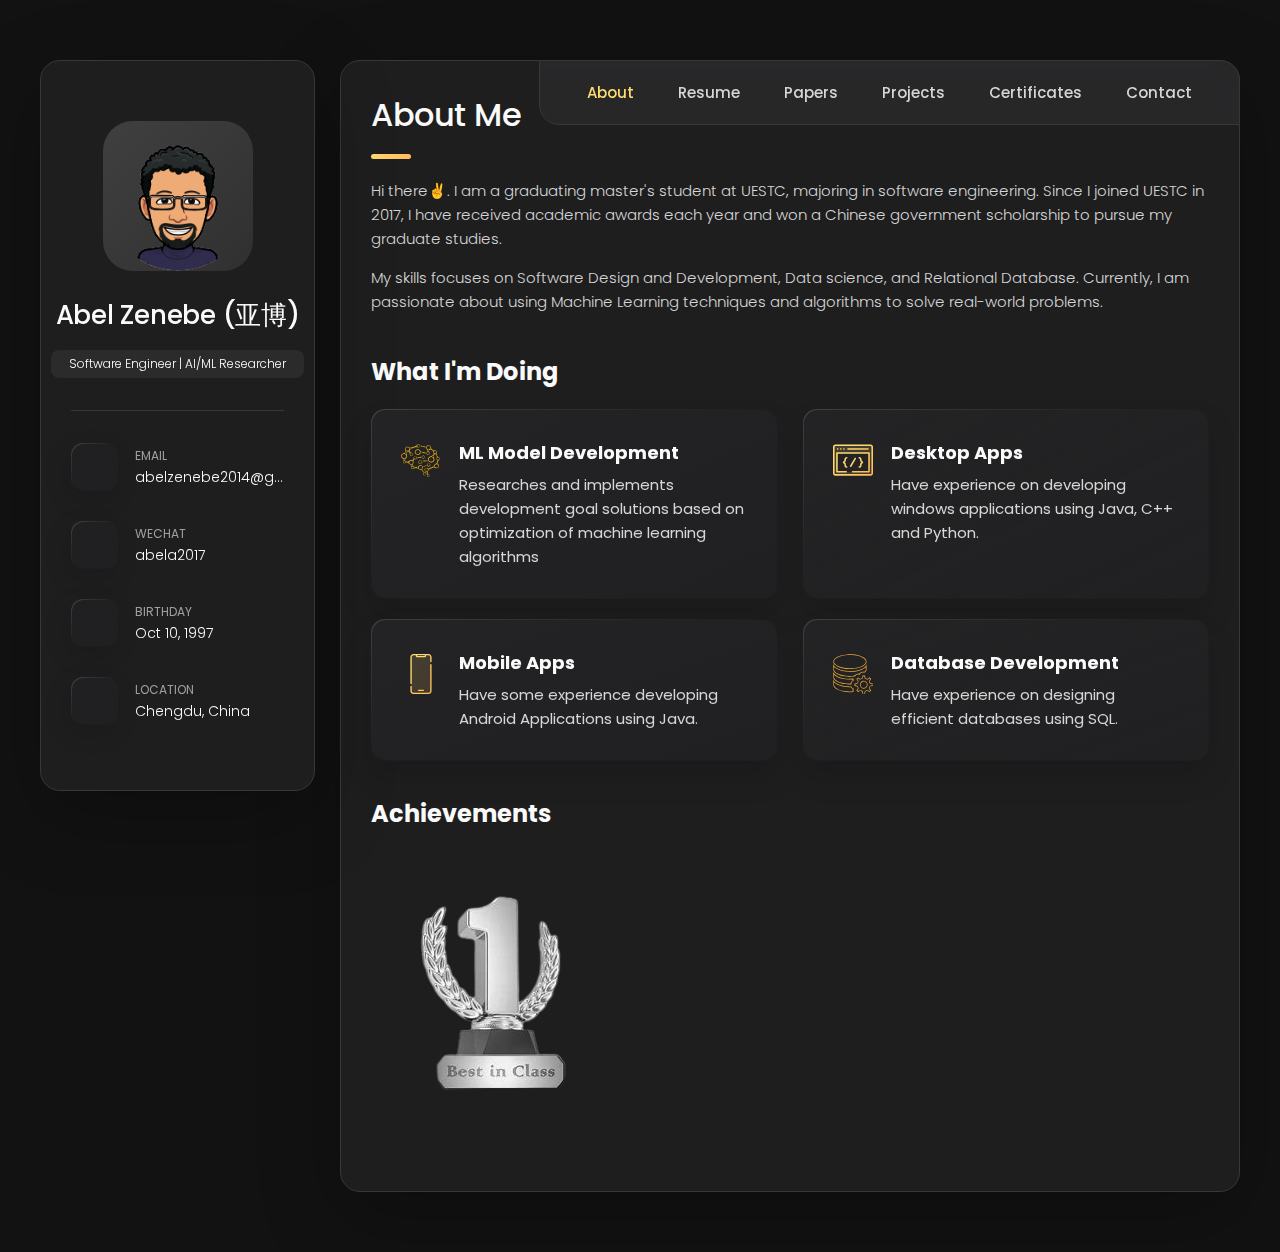
==== commit 642c678f: "Update index.html" ====
--- a/index.html
+++ b/index.html
@@ -176,6 +176,9 @@
 
           <li class="navbar-item">
             <button class="navbar-link" data-nav-link>Resume</button>
+          </li>
+          <li class="navbar-item">
+            <button class="navbar-link" data-nav-link>Papers</button>
           </li>
 
           <li class="navbar-item">
@@ -442,6 +445,9 @@
               <a href="#">
                 <img src="./assets/images/logo-7-color.png" alt="client logo">
               </a>
+            </li>
+            <li class="clients-item">
+              <div data-iframe-width="150" data-iframe-height="270" data-share-badge-id="55edf5ed-80be-4dcd-a832-37642924720e" data-share-badge-host="https://www.credly.com"></div><script type="text/javascript" async src="//cdn.credly.com/assets/utilities/embed.js"></script>
             </li>
 <!-- 
             <li class="clients-item">
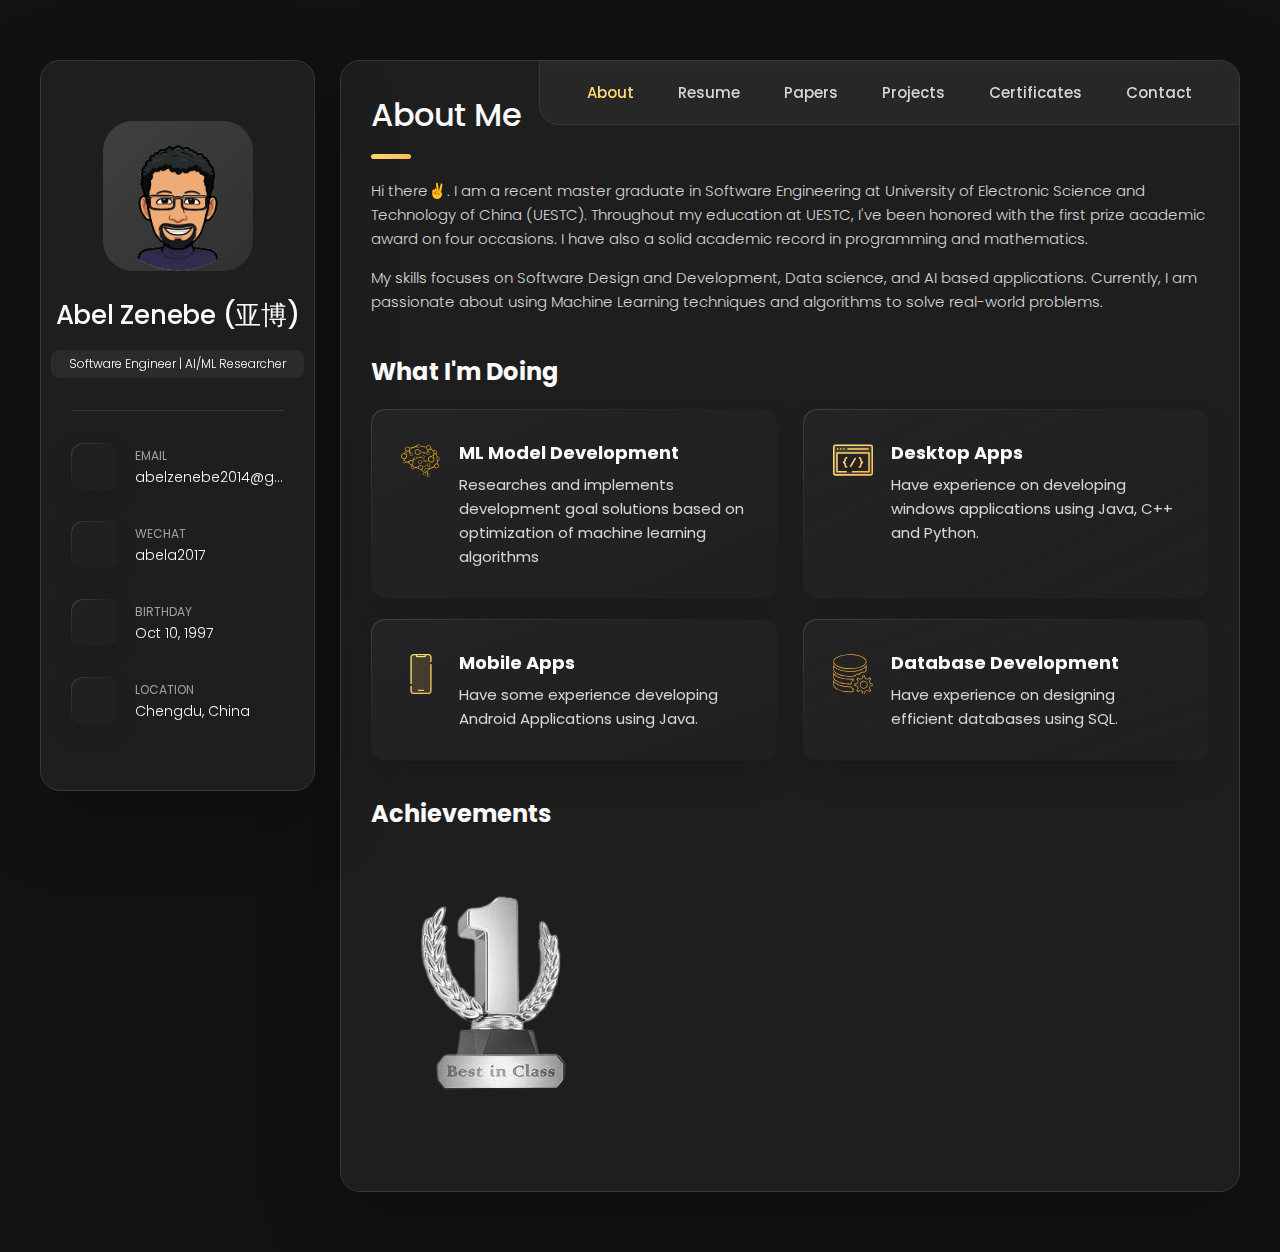
==== commit d92ec6b1: "Update index.html" ====
--- a/index.html
+++ b/index.html
@@ -213,12 +213,11 @@
 
         <section class="about-text">
           <p>
-            Hi there✌. I am a graduating master's student at UESTC, majoring in software engineering. Since I 
-            joined UESTC in 2017, I have received academic awards each year and won a Chinese 
-            government scholarship to pursue my graduate studies.
+            Hi there✌. I am a recent master graduate in Software Engineering at University of Electronic Science and Technology of China (UESTC). Throughout my education at UESTC, I've been honored with the first prize academic award on four occasions. 
+            I have also a solid academic record in programming and mathematics.  
           </p>
           <p>
-            My skills focuses on Software Design and Development, Data science, and Relational Database.  Currently, I am passionate about using Machine Learning techniques and algorithms to solve real-world problems.
+            My skills focuses on Software Design and Development, Data science, and AI based applications.  Currently, I am passionate about using Machine Learning techniques and algorithms to solve real-world problems.
           </p>
         </section>
 
@@ -856,6 +855,448 @@
         </section>
 
       </article>
+
+
+
+
+
+
+
+
+
+
+
+
+
+
+
+
+
+
+
+
+
+
+
+      
+
+      <!--
+        - #RESUME
+      -->
+
+      <article class="papers" data-page="papers">
+
+        <header>
+          <h2 class="h2 article-title">Papers</h2>
+        </header>
+
+        <section class="timeline">
+
+          <div class="title-wrapper">
+            <div class="icon-box">
+              <ion-icon name="book-outline"></ion-icon>
+            </div>
+
+            <h3 class="h3">Education</h3>
+          </div>
+
+          <ol class="timeline-list">
+
+            <li class="timeline-item">
+
+              <h4 class="h4 timeline-item-title">University Electronics of Science and Technology of China</h4>
+
+              <span>2021 — Present</span>
+
+              <p class="timeline-text">
+                ▪  Major in Software Engineering with master's degree
+              </p>
+              <p class="timeline-text">
+                ▪ Awarded Chinese Government Scholarship
+              </p>
+              <p class="timeline-text">
+                ▪ Currently Studying: Deep learning, Pattern recognition and Software Design and Development
+              </p>
+              <p class="timeline-text">
+                ▪ Expected to graduate July 2023
+              </p>
+
+            </li>
+
+            <li class="timeline-item">
+
+              <h4 class="h4 timeline-item-title">University Electronics of Science and Technology of China</h4>
+
+              <span>2017 — 2021</span>
+
+              <p class="timeline-text">
+                ▪  Major in Software Engineering with bachelor's degree
+              </p>
+              <p class="timeline-text">
+                ▪ Top 5% Student (3.97 CGPA)
+              </p>
+              <p class="timeline-text">
+                ▪ Received Ethiopian Government Scholarship
+
+              </p>
+              <p class="timeline-text">
+                ▪ Thesis Title: Design and Implementation of  Recommendation System for Chengdu Restaurants and Dishes.
+              </p>
+
+            </li>
+
+            <!-- <li class="timeline-item">
+
+              <h4 class="h4 timeline-item-title">High school of art and design</h4>
+
+              <span>2002 — 2004</span>
+
+              <p class="timeline-text">
+                Duis aute irure dolor in reprehenderit in voluptate, quila voluptas mag odit aut fugit, sed consequuntur
+                magni dolores
+                eos.
+              </p>
+
+            </li> -->
+            
+
+            <a class="download-item" href="assets/images/Transcript_Abel_merged.pdf" download="Transcript">Download Transcript</a>
+
+          </ol>
+
+        </section>
+
+        <section class="timeline">
+
+          <div class="title-wrapper">
+            <div class="icon-box">
+              <ion-icon name="book-outline"></ion-icon>
+            </div>
+
+            <h3 class="h3">Experience</h3>
+          </div>
+
+          <ol class="timeline-list">
+
+            <li class="timeline-item">
+
+              <h4 class="h4 timeline-item-title">Teaching Assitant</h4>
+
+              <span>Feb 2022  — Jul 2022</span>
+
+              <p class="timeline-text">
+                Assistant For Data Mining Course for undergraduates
+              </p>
+              <p class="timeline-text">
+               Helped students learn about Data Mining · Python (Programming Language) · Machine Learning
+              </p>
+
+            </li>
+
+            <li class="timeline-item">
+
+              <h4 class="h4 timeline-item-title">Software Engineer Intern</h4>
+
+              <span>2020 Aug — 2020 Dec</span>
+
+              <p class="timeline-text">
+                Worked on design and development of a Computer Vision system for real-time photo apperance conversion based on Deep Neural Networks
+              </p>
+
+            </li>
+
+            <!-- <li class="timeline-item">
+
+              <h4 class="h4 timeline-item-title">Web designer</h4>
+
+              <span>2010 — 2013</span>
+
+              <p class="timeline-text">
+                Nemo enims ipsam voluptatem, blanditiis praesentium voluptum delenit atque corrupti, quos dolores et
+                quas molestias
+                exceptur.
+              </p>
+
+            </li> -->
+
+          </ol>
+
+        </section>
+
+        <section class="skill">
+
+          <h3 class="h3 skills-title">My skills</h3>
+
+          <ul class="skills-list content-card">
+
+            <li class="skills-item">
+
+              <div class="title-wrapper">
+                <h5 class="h5">Python</h5>
+                <!-- <data value="80">80%</data> -->
+              </div>
+
+              <!-- <div class="skill-progress-bg">
+                <div class="skill-progress-fill" style="width: 80%;"></div>
+              </div> -->
+
+            </li>
+
+            <li class="skills-item">
+
+              <div class="title-wrapper">
+                <h5 class="h5">C/C++</h5>
+                <!-- <data value="70">70%</data> -->
+              </div>
+
+              <!-- <div class="skill-progress-bg">
+                <div class="skill-progress-fill" style="width: 70%;"></div>
+              </div> -->
+
+            </li>
+
+            <li class="skills-item">
+
+              <div class="title-wrapper">
+                <h5 class="h5">Java</h5>
+                <!-- <data value="90">90%</data> -->
+              </div>
+<!-- 
+              <div class="skill-progress-bg">
+                <div class="skill-progress-fill" style="width: 90%;"></div>
+              </div> -->
+
+            </li>
+
+            <li class="skills-item">
+
+              <div class="title-wrapper">
+                <h5 class="h5">SQL</h5>
+                <!-- <data value="50">50%</data> -->
+              </div>
+
+              <!-- <div class="skill-progress-bg">
+                <div class="skill-progress-fill" style="width: 50%;"></div>
+              </div> -->
+
+            </li>
+
+            
+            <li class="skills-item">
+
+              <div class="title-wrapper">
+                <h5 class="h5">HTML</h5>
+                <!-- <data value="50">50%</data> -->
+              </div>
+
+              <!-- <div class="skill-progress-bg">
+                <div class="skill-progress-fill" style="width: 50%;"></div>
+              </div> -->
+
+            </li>
+
+            
+            <li class="skills-item">
+
+              <div class="title-wrapper">
+                <h5 class="h5">CSS</h5>
+                <!-- <data value="50">50%</data> -->
+              </div>
+
+              <!-- <div class="skill-progress-bg">
+                <div class="skill-progress-fill" style="width: 50%;"></div>
+              </div> -->
+
+            </li>
+
+            
+            <li class="skills-item">
+
+              <div class="title-wrapper">
+                <h5 class="h5">JavaScript</h5>
+                <!-- <data value="50">50%</data> -->
+              </div>
+
+              <!-- <div class="skill-progress-bg">
+                <div class="skill-progress-fill" style="width: 50%;"></div>
+              </div> -->
+
+            </li>
+
+            <li class="skills-item">
+
+              <div class="title-wrapper">
+                <h5 class="h5">Node js</h5>
+                <!-- <data value="50">50%</data> -->
+              </div>
+              <li class="skills-item">
+
+                <div class="title-wrapper">
+                  <h5 class="h5">PHP</h5>
+                  <!-- <data value="50">50%</data> -->
+                </div>
+
+              <!-- <div class="skill-progress-bg">
+                <div class="skill-progress-fill" style="width: 50%;"></div>
+              </div> -->
+
+            </li>
+            
+            <li class="skills-item">
+
+              <div class="title-wrapper">
+                <h5 class="h5">Git</h5>
+                <!-- <data value="50">50%</data> -->
+              </div>
+
+              <!-- <div class="skill-progress-bg">
+                <div class="skill-progress-fill" style="width: 50%;"></div>
+              </div> -->
+
+            </li>
+            <li class="skills-item">
+
+              <div class="title-wrapper">
+                <h5 class="h5">Django</h5>
+                <!-- <data value="50">50%</data> -->
+              </div>
+
+              <!-- <div class="skill-progress-bg">
+                <div class="skill-progress-fill" style="width: 50%;"></div>
+              </div> -->
+
+            </li>
+
+            <li class="skills-item">
+
+              <div class="title-wrapper">
+                <h5 class="h5">Linux</h5>
+                <!-- <data value="50">50%</data> -->
+              </div>
+
+              <!-- <div class="skill-progress-bg">
+                <div class="skill-progress-fill" style="width: 50%;"></div>
+              </div> -->
+
+            </li>
+
+            <li class="skills-item">
+
+              <div class="title-wrapper">
+                <h5 class="h5">Android App</h5>
+                <!-- <data value="50">50%</data> -->
+              </div>
+
+              <!-- <div class="skill-progress-bg">
+                <div class="skill-progress-fill" style="width: 50%;"></div>
+              </div> -->
+
+            </li>
+            <li class="skills-item">
+
+              <div class="title-wrapper">
+                <h5 class="h5">Machine Learning</h5>
+                <!-- <data value="50">50%</data> -->
+              </div>
+
+              <!-- <div class="skill-progress-bg">
+                <div class="skill-progress-fill" style="width: 50%;"></div>
+              </div> -->
+
+            </li>
+            <li class="skills-item">
+
+              <div class="title-wrapper">
+                <h5 class="h5">OpenCv</h5>
+                <!-- <data value="50">50%</data> -->
+              </div>
+
+              <!-- <div class="skill-progress-bg">
+                <div class="skill-progress-fill" style="width: 50%;"></div>
+              </div> -->
+
+            </li>
+            <li class="skills-item">
+
+              <div class="title-wrapper">
+                <h5 class="h5">Pytorch| Tensorflow</h5>
+                <!-- <data value="50">50%</data> -->
+              </div>
+
+              <!-- <div class="skill-progress-bg">
+                <div class="skill-progress-fill" style="width: 50%;"></div>
+              </div> -->
+
+            </li>
+            <li class="skills-item">
+
+              <div class="title-wrapper">
+                <h5 class="h5">Pandas/Numpy</h5>
+                <!-- <data value="50">50%</data> -->
+              </div>
+
+              <!-- <div class="skill-progress-bg">
+                <div class="skill-progress-fill" style="width: 50%;"></div>
+              </div> -->
+
+            </li>
+
+          </ul>
+
+        </section>
+
+      </article>
+
+
+
+
+
+
+
+
+
+
+
+
+
+
+
+
+
+
+
+
+
+
+
+
+
+
+
+
+
+
+
+
+
+
+
+
+
+
+
+
+
+
+
+
+
+
+
+
+
+
+
 
 
 
@@ -1558,4 +1999,4 @@
 
 </body>
 
-</html>+</html>
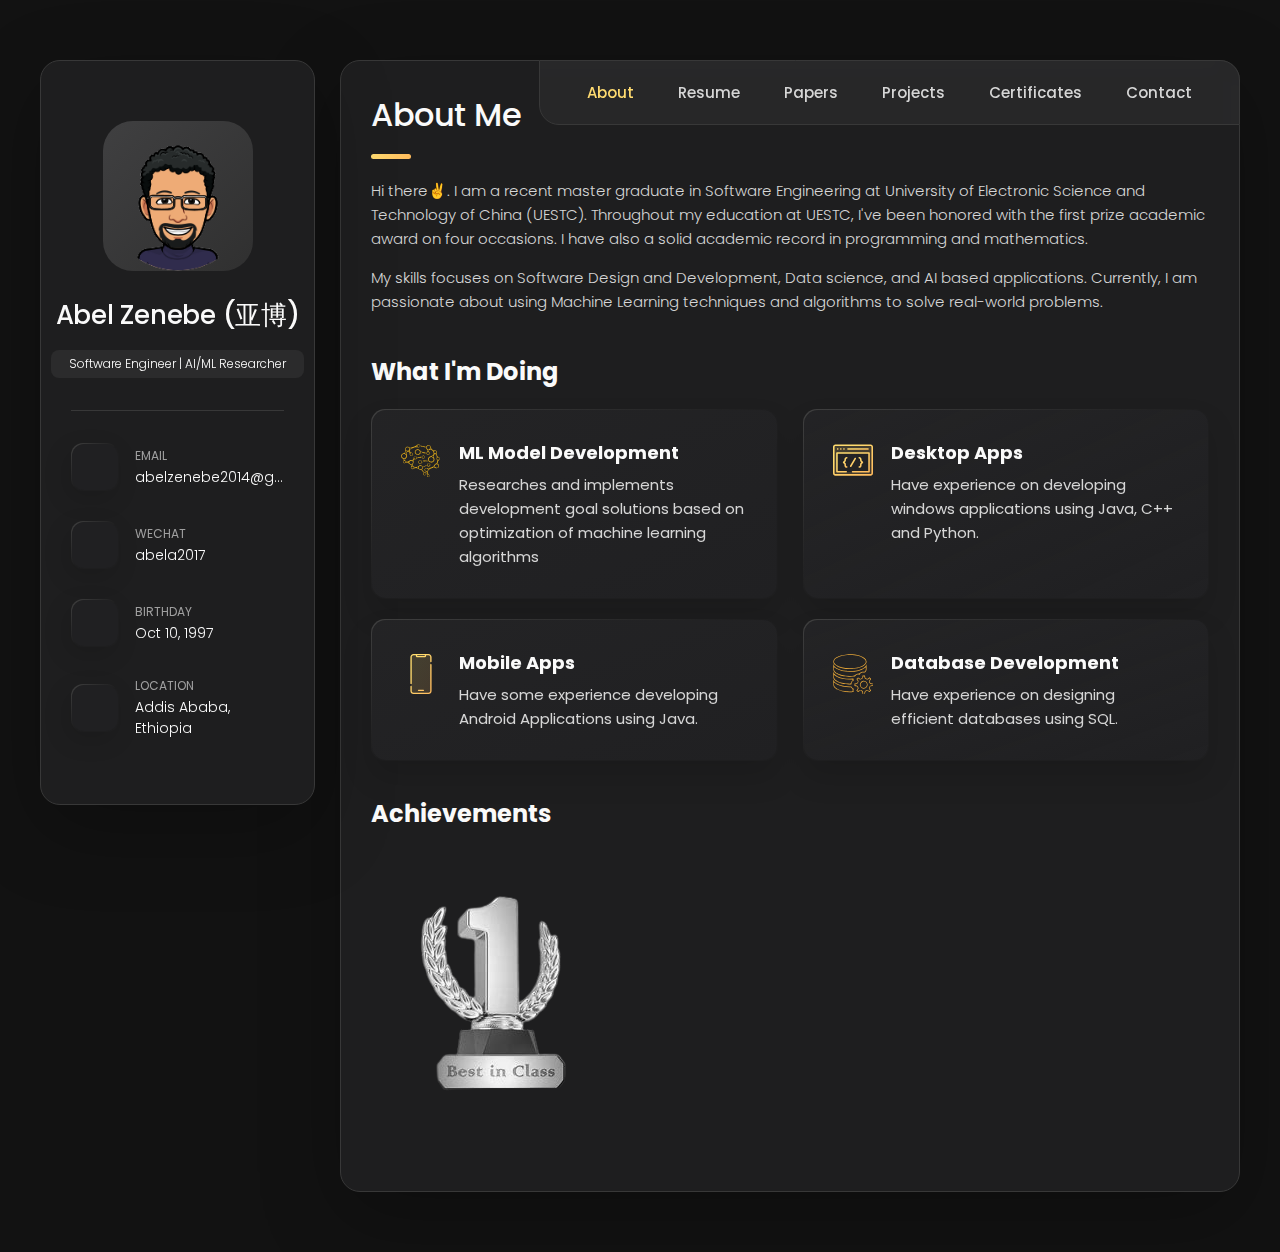
==== commit d2771d40: "Update index.html" ====
--- a/index.html
+++ b/index.html
@@ -119,7 +119,7 @@
             <div class="contact-info">
               <p class="contact-title">Location</p>
 
-              <address>Chengdu, China</address>
+              <address>Addis Ababa, Ethiopia</address>
             </div>
 
           </li>
@@ -445,9 +445,7 @@
                 <img src="./assets/images/logo-7-color.png" alt="client logo">
               </a>
             </li>
-            <li class="clients-item">
-              <div data-iframe-width="150" data-iframe-height="270" data-share-badge-id="55edf5ed-80be-4dcd-a832-37642924720e" data-share-badge-host="https://www.credly.com"></div><script type="text/javascript" async src="//cdn.credly.com/assets/utilities/embed.js"></script>
-            </li>
+           
 <!-- 
             <li class="clients-item">
               <a href="#">
